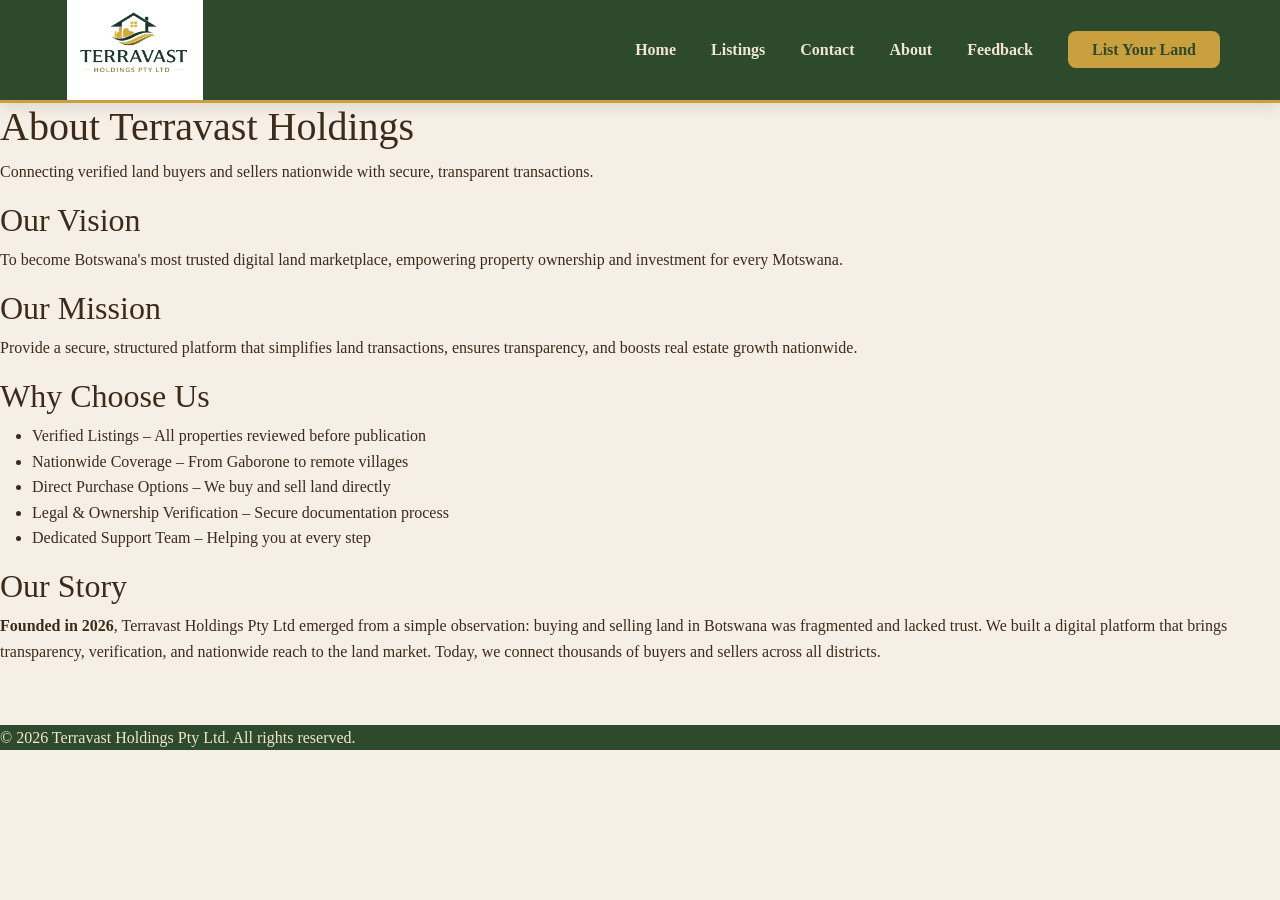
==== about.html @ 8c0c4601 "Refactor about.html to include Bootstrap and update header Added Bootstrap for styling and improved " ====
<!DOCTYPE html>
<html lang="en">
<head>
    <meta charset="UTF-8">
    <meta name="viewport" content="width=device-width, initial-scale=1.0">
    <title>Terravast - About Us</title>
     <link href="https://cdn.jsdelivr.net/npm/bootstrap@5.3.0/dist/css/bootstrap.min.css" rel="stylesheet">
     <link rel="stylesheet" href="style.css">   
</head>
<body>

 <header class="site-header">
    <div class="container nav-container">
        <div class="logo">
            <img src="images/logo.jpeg" alt="Terravast Logo" width="150" height="100">
        </div>
        
        <div class="nav-wrapper">
            <ul class="nav-menu">
                <li><a href="index.html">Home</a></li>
                <li><a href="listings.html">Listings</a></li>
                <li><a href="contact.html">Contact</a></li>
                <li><a href="about.html">About</a></li>
                <li><a href="feedback.html">Feedback</a></li>
                <li class="list-land-btn"><a href="listyourlandform.html" class="btn-primary">List Your Land</a></li>
            </ul>
        </div>
    </div>
</header>
   

    <main>
        <section>
            <h1>About Terravast Holdings</h1>
            <p>Connecting verified land buyers and sellers nationwide with secure, transparent transactions.</p>
        </section>

        <section>
            <div>
                <h2>Our Vision</h2>
                <p>To become Botswana's most trusted digital land marketplace, empowering property ownership and investment for every Motswana.</p>
            </div>
            <div>
                <h2>Our Mission</h2>
                <p>Provide a secure, structured platform that simplifies land transactions, ensures transparency, and boosts real estate growth nationwide.</p>
            </div>
        </section>

        <section>
            <h2>Why Choose Us</h2>
            <ul>
                <li>Verified Listings – All properties reviewed before publication</li>
                <li>Nationwide Coverage – From Gaborone to remote villages</li>
                <li>Direct Purchase Options – We buy and sell land directly</li>
                <li>Legal & Ownership Verification – Secure documentation process</li>
                <li>Dedicated Support Team – Helping you at every step</li>
            </ul>
        </section>

        <section>
            <h2>Our Story</h2>
            <p><strong>Founded in 2026</strong>, Terravast Holdings Pty Ltd emerged from a simple observation: buying and selling land in Botswana was fragmented and lacked trust. We built a digital platform that brings transparency, verification, and nationwide reach to the land market. Today, we connect thousands of buyers and sellers across all districts.</p>
        </section>
    </main>

    <footer>
        <p>&copy; 2026 Terravast Holdings Pty Ltd. All rights reserved.</p>
    </footer>

</body>
</html>
---- style.css ----
* {
    margin: 0;
    padding: 0;
    box-sizing: border-box;
}

body {
    font-family: 'Segoe UI', 'Roboto', 'Georgia', serif;
    line-height: 1.6;
    color: #3d2b1a;
    background: #f5efe6;
}

.container {
    max-width: 1200px;
    margin: 0 auto;
    padding: 0 20px;
}

/* Header Styles - Earthy */
.site-header, .header {
    background: #2d4a2c;
    box-shadow: 0 4px 15px rgba(0,0,0,0.1);
    position: sticky;
    top: 0;
    z-index: 1000;
    border-bottom: 3px solid #c9a03d;
}

.nav-container, .header-container {
    max-width: 1200px;
    margin: 0 auto;
    padding: 0 20px;
    display: flex;
    justify-content: space-between;
    align-items: center;
    flex-wrap: wrap;
}

.logo img {
    object-fit: contain;
    filter: brightness(1.05);
}

.nav-wrapper {
    flex: 1;
    display: flex;
    justify-content: flex-end;
}

.nav-menu {
    display: flex;
    list-style: none;
    gap: 35px;
    margin: 0;
    padding: 0;
    align-items: center;
}

.nav-menu li a {
    text-decoration: none;
    color: #f0e6d2;
    font-weight: 600;
    transition: all 0.3s;
    font-size: 16px;
    position: relative;
}

.nav-menu li a:hover {
    color: #c9a03d;
}

.nav-menu li a::after {
    content: '';
    position: absolute;
    bottom: -5px;
    left: 0;
    width: 0;
    height: 2px;
    background: #c9a03d;
    transition: width 0.3s;
}

.nav-menu li a:hover::after {
    width: 100%;
}

.btn-primary {
    background: #c9a03d;
    color: #2d4a2c !important;
    padding: 10px 24px;
    border-radius: 8px;
    text-decoration: none;
    transition: all 0.3s;
    font-weight: 700;
    white-space: nowrap;
    border: none;
}

.btn-primary:hover {
    background: #b8892e;
    transform: translateY(-2px);
    color: #1a3a19 !important;
}

/* Hero Section with Slideshow */
.hero {
    position: relative;
    height: 600px;
    overflow: hidden;
}

.slideshow-container {
    position: absolute;
    top: 0;
    left: 0;
    width: 100%;
    height: 100%;
}

.slide {
    position: absolute;
    width: 100%;
    height: 100%;
    opacity: 0;
    transition: opacity 1s ease-in-out;
    background-size: cover;
    background-position: center;
}

.slide.active {
    opacity: 1;
}

.slide1 { background-image: linear-gradient(rgba(45,74,44,0.6), rgba(61,43,26,0.6)), url('images/slide1.jpg'); }
.slide2 { background-image: linear-gradient(rgba(45,74,44,0.6), rgba(61,43,26,0.6)), url('images/slide2.jpg'); }
.slide3 { background-image: linear-gradient(rgba(45,74,44,0.6), rgba(61,43,26,0.6)), url('images/slide3.jpg'); }

.slide-controls {
    position: absolute;
    bottom: 20px;
    left: 50%;
    transform: translateX(-50%);
    display: flex;
    gap: 10px;
    z-index: 10;
}

.dot {
    width: 12px;
    height: 12px;
    border-radius: 50%;
    background: rgba(240,230,210,0.5);
    cursor: pointer;
    transition: all 0.3s;
}

.dot.active {
    background: #c9a03d;
    transform: scale(1.2);
}

.prev, .next {
    position: absolute;
    top: 50%;
    transform: translateY(-50%);
    background: rgba(61,43,26,0.7);
    color: #f0e6d2;
    padding: 16px;
    cursor: pointer;
    font-size: 20px;
    border: none;
    border-radius: 8px;
    width: 50px;
    height: 50px;
    display: flex;
    align-items: center;
    justify-content: center;
    transition: all 0.3s;
    z-index: 10;
}

.prev:hover, .next:hover {
    background: #c9a03d;
    color: #2d4a2c;
}

.prev { left: 20px; }
.next { right: 20px; }

.hero-content {
    position: absolute;
    top: 50%;
    left: 50%;
    transform: translate(-50%, -50%);
    text-align: center;
    color: #f0e6d2;
    z-index: 5;
    width: 80%;
}

.hero-content h1 {
    font-size: 3rem;
    margin-bottom: 20px;
    text-shadow: 2px 2px 4px rgba(0,0,0,0.5);
    font-weight: 700;
}

.hero-content p {
    font-size: 1.2rem;
    text-shadow: 1px 1px 2px rgba(0,0,0,0.5);
}

.hero-stats {
    position: absolute;
    bottom: 80px;
    left: 0;
    right: 0;
    display: flex;
    justify-content: center;
    gap: 60px;
    z-index: 5;
}

.stat-card {
    text-align: center;
    background: rgba(45,74,44,0.9);
    padding: 20px 35px;
    border-radius: 12px;
    backdrop-filter: blur(5px);
    transition: transform 0.3s;
    border: 1px solid #c9a03d;
}

.stat-card:hover {
    transform: translateY(-5px);
    background: rgba(61,43,26,0.95);
}

.stat-card h3 {
    font-size: 1.8rem;
    color: #c9a03d;
    margin: 10px 0;
}

.stat-card p {
    color: #f0e6d2;
    font-weight: 500;
}

/* Features Section - Earthy */
.features {
    display: grid;
    grid-template-columns: repeat(auto-fit, minmax(300px, 1fr));
    gap: 30px;
    padding: 80px 20px;
    max-width: 1200px;
    margin: 0 auto;
}

.feature {
    text-align: center;
    padding: 40px 30px;
    background: #fff8f0;
    border-radius: 16px;
    transition: all 0.3s;
    border-bottom: 4px solid #c9a03d;
    box-shadow: 0 5px 15px rgba(61,43,26,0.08);
}

.feature:hover {
    transform: translateY(-8px);
    box-shadow: 0 15px 30px rgba(61,43,26,0.15);
    background: #ffffff;
}

.feature h2 {
    color: #2d4a2c;
    margin-bottom: 15px;
    font-size: 1.5rem;
}

.feature p {
    color: #5a3d2b;
    line-height: 1.6;
}

/* SEARCH SECTION - Enhanced with Earthy Colors */
.search.section {
    padding: 60px 20px;
    background: linear-gradient(135deg, #e8dcc8 0%, #d8c9b0 100%);
    position: relative;
}

.search.section::before {
    content: '🌾';
    position: absolute;
    top: 20px;
    left: 20px;
    font-size: 40px;
    opacity: 0.2;
}

.search.section::after {
    content: '🌿';
    position: absolute;
    bottom: 20px;
    right: 20px;
    font-size: 40px;
    opacity: 0.2;
}

.search.card {
    background: #fff8f0;
    padding: 45px;
    border-radius: 24px;
    box-shadow: 0 15px 35px rgba(61,43,26,0.15);
    border: 1px solid #c9a03d;
    position: relative;
    z-index: 1;
}

.search.card h2 {
    color: #2d4a2c;
    margin-bottom: 10px;
    font-size: 2rem;
    text-align: center;
}

.search.card h2::before {
    content: '🏞️ ';
    font-size: 1.8rem;
}

.search.card h2::after {
    content: ' 🌍';
    font-size: 1.8rem;
}

.search.form {
    display: grid;
    grid-template-columns: repeat(auto-fit, minmax(250px, 1fr));
    gap: 25px;
    margin-top: 35px;
}

.form.group {
    display: flex;
    flex-direction: column;
}

.form.group label {
    margin-bottom: 10px;
    font-weight: 700;
    color: #5a3d2b;
    font-size: 1rem;
}

.form.group label i {
    margin-right: 5px;
}

.form.group input,
.form.group select {
    padding: 14px;
    border: 2px solid #d8c9b0;
    border-radius: 12px;
    font-size: 16px;
    transition: all 0.3s;
    background: #ffffff;
    font-family: inherit;
}

.form.group input:focus,
.form.group select:focus {
    outline: none;
    border-color: #c9a03d;
    box-shadow: 0 0 0 4px rgba(201,160,61,0.2);
    background: #fffef8;
}

.btn-search {
    background: #2d4a2c;
    color: #f0e6d2;
    padding: 14px 28px;
    border: none;
    border-radius: 40px;
    cursor: pointer;
    font-size: 16px;
    font-weight: 700;
    transition: all 0.3s;
    align-self: end;
    margin-top: 10px;
    font-family: inherit;
}

.btn-search:hover {
    background: #1e3a1d;
    transform: translateY(-2px);
    box-shadow: 0 8px 20px rgba(45,74,44,0.3);
}

/* How It Works */
.how-it-works {
    padding: 80px 20px;
    text-align: center;
    background: #f5efe6;
}

.how-it-works h2 {
    color: #2d4a2c;
    font-size: 2rem;
    margin-bottom: 10px;
}

.how-it-works h2::after {
    content: '';
    display: block;
    width: 80px;
    height: 3px;
    background: #c9a03d;
    margin: 20px auto;
    border-radius: 3px;
}

.how-it-works p {
    color: #5a3d2b;
    font-size: 1.1rem;
}

.steps {
    display: grid;
    grid-template-columns: repeat(auto-fit, minmax(250px, 1fr));
    gap: 40px;
    max-width: 1200px;
    margin: 50px auto 0;
}

.step {
    padding: 40px 20px;
    background: #fff8f0;
    border-radius: 16px;
    transition: all 0.3s;
    border: 1px solid #d8c9b0;
    position: relative;
}

.step:hover {
    transform: translateY(-5px);
    box-shadow: 0 15px 30px rgba(61,43,26,0.12);
    border-color: #c9a03d;
}

.step h3 {
    color: #2d4a2c;
    margin: 20px 0 10px;
    font-size: 1.3rem;
}

.step p {
    color: #5a3d2b;
}

/* Listings Grid */
.listings-grid {
    display: grid;
    grid-template-columns: repeat(auto-fill, minmax(350px, 1fr));
    gap: 30px;
    padding: 40px 20px;
    max-width: 1200px;
    margin: 0 auto;
}

.listing-card {
    background: #fff8f0;
    border-radius: 16px;
    overflow: hidden;
    box-shadow: 0 5px 15px rgba(61,43,26,0.1);
    transition: all 0.3s;
    border: 1px solid #d8c9b0;
}

.listing-card:hover {
    transform: translateY(-5px);
    box-shadow: 0 12px 28px rgba(61,43,26,0.2);
    border-color: #c9a03d;
}

.listing-card img {
    width: 100%;
    height: 220px;
    object-fit: cover;
}

.listing-info {
    padding: 20px;
}

.listing-info h3 {
    margin-bottom: 10px;
    color: #2d4a2c;
    font-size: 1.25rem;
}

.listing-price {
    color: #c9a03d;
    font-size: 1.3rem;
    font-weight: bold;
    margin: 10px 0;
}

/* FILTER BAR - Enhanced Earthy Colors */
.filter-bar {
    max-width: 1200px;
    margin: 30px auto;
    padding: 20px 30px;
    background: #e8dcc8;
    border-radius: 60px;
    display: flex;
    gap: 15px;
    flex-wrap: wrap;
    align-items: center;
    box-shadow: 0 4px 12px rgba(61,43,26,0.1);
    border: 1px solid #c9a03d;
}

.filter-bar label {
    font-weight: 700;
    color: #2d4a2c;
    font-size: 1rem;
}

.filter-bar input {
    padding: 12px 20px;
    border: 2px solid #d8c9b0;
    border-radius: 40px;
    flex: 1;
    min-width: 220px;
    transition: all 0.3s;
    background: #fff8f0;
    font-family: inherit;
}

.filter-bar input:focus {
    outline: none;
    border-color: #c9a03d;
    box-shadow: 0 0 0 3px rgba(201,160,61,0.2);
}

.filter-bar button {
    background: #2d4a2c;
    color: #f0e6d2;
    padding: 12px 28px;
    border: none;
    border-radius: 40px;
    cursor: pointer;
    transition: all 0.3s;
    font-weight: 600;
    font-family: inherit;
}

.filter-bar button:hover {
    background: #c9a03d;
    color: #2d4a2c;
    transform: translateY(-2px);
}

.filter-bar button:last-of-type {
    background: #5a3d2b;
}

.filter-bar button:last-of-type:hover {
    background: #c9a03d;
    color: #2d4a2c;
}

/* Modal */
.modal {
    display: none;
    position: fixed;
    top: 0;
    left: 0;
    width: 100%;
    height: 100%;
    background: rgba(61,43,26,0.9);
    z-index: 2000;
    justify-content: center;
    align-items: center;
}

.modal-content {
    background: #fff8f0;
    padding: 40px;
    border-radius: 24px;
    max-width: 500px;
    text-align: center;
    animation: slideDown 0.3s ease;
    border: 2px solid #c9a03d;
}

@keyframes slideDown {
    from {
        transform: translateY(-50px);
        opacity: 0;
    }
    to {
        transform: translateY(0);
        opacity: 1;
    }
}

.modal-content h2 {
    color: #2d4a2c;
    margin-bottom: 15px;
    font-size: 2rem;
}

.modal-content p {
    color: #5a3d2b;
}

.modal-content button {
    background: #2d4a2c;
    color: #f0e6d2;
    border: none;
    padding: 10px 25px;
    border-radius: 40px;
    cursor: pointer;
    margin-top: 20px;
    font-size: 16px;
    font-weight: 600;
}

.modal-content button:hover {
    background: #c9a03d;
    color: #2d4a2c;
}

/* Contact & Feedback Forms */
.contact-form, .feedback-form {
    max-width: 800px;
    margin: 40px auto;
    padding: 45px;
    background: #fff8f0;
    border-radius: 24px;
    box-shadow: 0 15px 35px rgba(61,43,26,0.1);
    border: 1px solid #d8c9b0;
}

.contact-form h1, .feedback-form h1 {
    color: #2d4a2c;
    margin-bottom: 10px;
    text-align: center;
}

.form-group {
    margin-bottom: 25px;
}

.form-group label {
    display: block;
    margin-bottom: 8px;
    font-weight: 700;
    color: #5a3d2b;
}

.form-group input,
.form-group select,
.form-group textarea {
    width: 100%;
    padding: 14px;
    border: 2px solid #d8c9b0;
    border-radius: 12px;
    font-size: 16px;
    transition: all 0.3s;
    background: #ffffff;
    font-family: inherit;
}

.form-group input:focus,
.form-group select:focus,
.form-group textarea:focus {
    outline: none;
    border-color: #c9a03d;
    box-shadow: 0 0 0 4px rgba(201,160,61,0.2);
    background: #fffef8;
}

button[type="submit"] {
    background: #2d4a2c;
    color: #f0e6d2;
    padding: 14px 30px;
    border: none;
    border-radius: 40px;
    cursor: pointer;
    font-size: 16px;
    font-weight: 700;
    transition: all 0.3s;
    width: 100%;
    font-family: inherit;
}

button[type="submit"]:hover {
    background: #c9a03d;
    color: #2d4a2c;
    transform: translateY(-2px);
}

/* Calculator Section */
.calculator-section {
    padding: 60px 20px;
    background: #e8dcc8;
}

.calculator-section h2 {
    text-align: center;
    color: #2d4a2c;
    margin-bottom: 30px;
}

.calculator-card {
    max-width: 600px;
    margin: 0 auto;
    background: #fff8f0;
    padding: 35px;
    border-radius: 24px;
    box-shadow: 0 15px 35px rgba(61,43,26,0.1);
    border: 1px solid #c9a03d;
}

.calc-input {
    margin-bottom: 20px;
}

.calc-input label {
    display: block;
    margin-bottom: 8px;
    color: #5a3d2b;
    font-weight: 700;
}

.calc-input input, .calc-input select {
    width: 100%;
    padding: 14px;
    border: 2px solid #d8c9b0;
    border-radius: 12px;
    transition: all 0.3s;
    background: #ffffff;
}

.calc-input input:focus, .calc-input select:focus {
    outline: none;
    border-color: #c9a03d;
}

.btn-calculate {
    background: #2d4a2c;
    color: #f0e6d2;
    padding: 14px 25px;
    border: none;
    border-radius: 40px;
    cursor: pointer;
    width: 100%;
    font-weight: 700;
    margin-top: 10px;
    font-family: inherit;
}

.btn-calculate:hover {
    background: #c9a03d;
    color: #2d4a2c;
}

/* Activity Feed */
.activity-feed {
    padding: 60px 20px;
    background: #f5efe6;
}

.activity-feed h2 {
    text-align: center;
    color: #2d4a2c;
    margin-bottom: 30px;
}

.feed-items {
    max-width: 800px;
    margin: 0 auto;
}

.feed-item {
    padding: 18px 25px;
    border-left: 4px solid #c9a03d;
    margin-bottom: 15px;
    background: #fff8f0;
    border-radius: 12px;
    transition: all 0.3s;
    box-shadow: 0 2px 8px rgba(61,43,26,0.05);
}

.feed-item:hover {
    transform: translateX(8px);
    box-shadow: 0 5px 15px rgba(61,43,26,0.1);
}

.feed-time {
    font-size: 12px;
    color: #c9a03d;
    display: block;
    margin-bottom: 5px;
    font-weight: 700;
}

/* Footer */
footer {
    background: #2d4a2c;
    color: #f0e6d2;
    margin-top: 60px;
}

.footer-content {
    max-width: 1200px;
    margin: 0 auto;
    display: grid;
    grid-template-columns: repeat(auto-fit, minmax(250px, 1fr));
    gap: 40px;
    padding: 50px 20px;
}

.footer-section h4 {
    color: #c9a03d;
    margin-bottom: 18px;
    font-size: 1.2rem;
}

.footer-section ul {
    list-style: none;
}

.footer-section ul li {
    margin-bottom: 10px;
}

.footer-section a {
    color: #f0e6d2;
    text-decoration: none;
    transition: color 0.3s;
}

.footer-section a:hover {
    color: #c9a03d;
}

.footer-section input {
    padding: 12px;
    width: 70%;
    border: none;
    border-radius: 40px;
    margin-right: 5px;
    background: #f0e6d2;
}

.footer-section button {
    padding: 12px 18px;
    background: #c9a03d;
    color: #2d4a2c;
    border: none;
    border-radius: 40px;
    cursor: pointer;
    font-weight: 700;
}

.footer-section button:hover {
    background: #b8892e;
}

.footer-bottom {
    text-align: center;
    padding: 25px;
    border-top: 1px solid rgba(201,160,61,0.3);
}

/* Scroll to Top Button */
#scrollTopBtn {
    position: fixed;
    bottom: 20px;
    right: 20px;
    background: #2d4a2c;
    color: #c9a03d;
    border: none;
    border-radius: 50%;
    width: 50px;
    height: 50px;
    cursor: pointer;
    font-size: 24px;
    display: none;
    transition: all 0.3s;
}

#scrollTopBtn:hover {
    background: #c9a03d;
    color: #2d4a2c;
    transform: translateY(-3px);
}

/* Responsive */
@media (max-width: 768px) {
    .hero {
        height: 500px;
    }
    
    .hero-content h1 {
        font-size: 1.8rem;
    }
    
    .hero-stats {
        flex-direction: column;
        gap: 15px;
        bottom: 20px;
    }
    
    .stat-card {
        padding: 10px 20px;
    }
    
    .prev, .next {
        width: 35px;
        height: 35px;
        font-size: 14px;
    }
    
    .nav-container, .header-container {
        flex-direction: column;
        gap: 15px;
    }
    
    .nav-wrapper {
        width: 100%;
        justify-content: center;
    }
    
    .nav-menu {
        flex-wrap: wrap;
        justify-content: center;
        gap: 15px;
    }
    
    .features, .steps, .listings-grid {
        gap: 20px;
        padding: 40px 15px;
    }
    
    .filter-bar {
        border-radius: 16px;
        padding: 15px 20px;
    }
    
    .search.card {
        padding: 25px;
    }
}
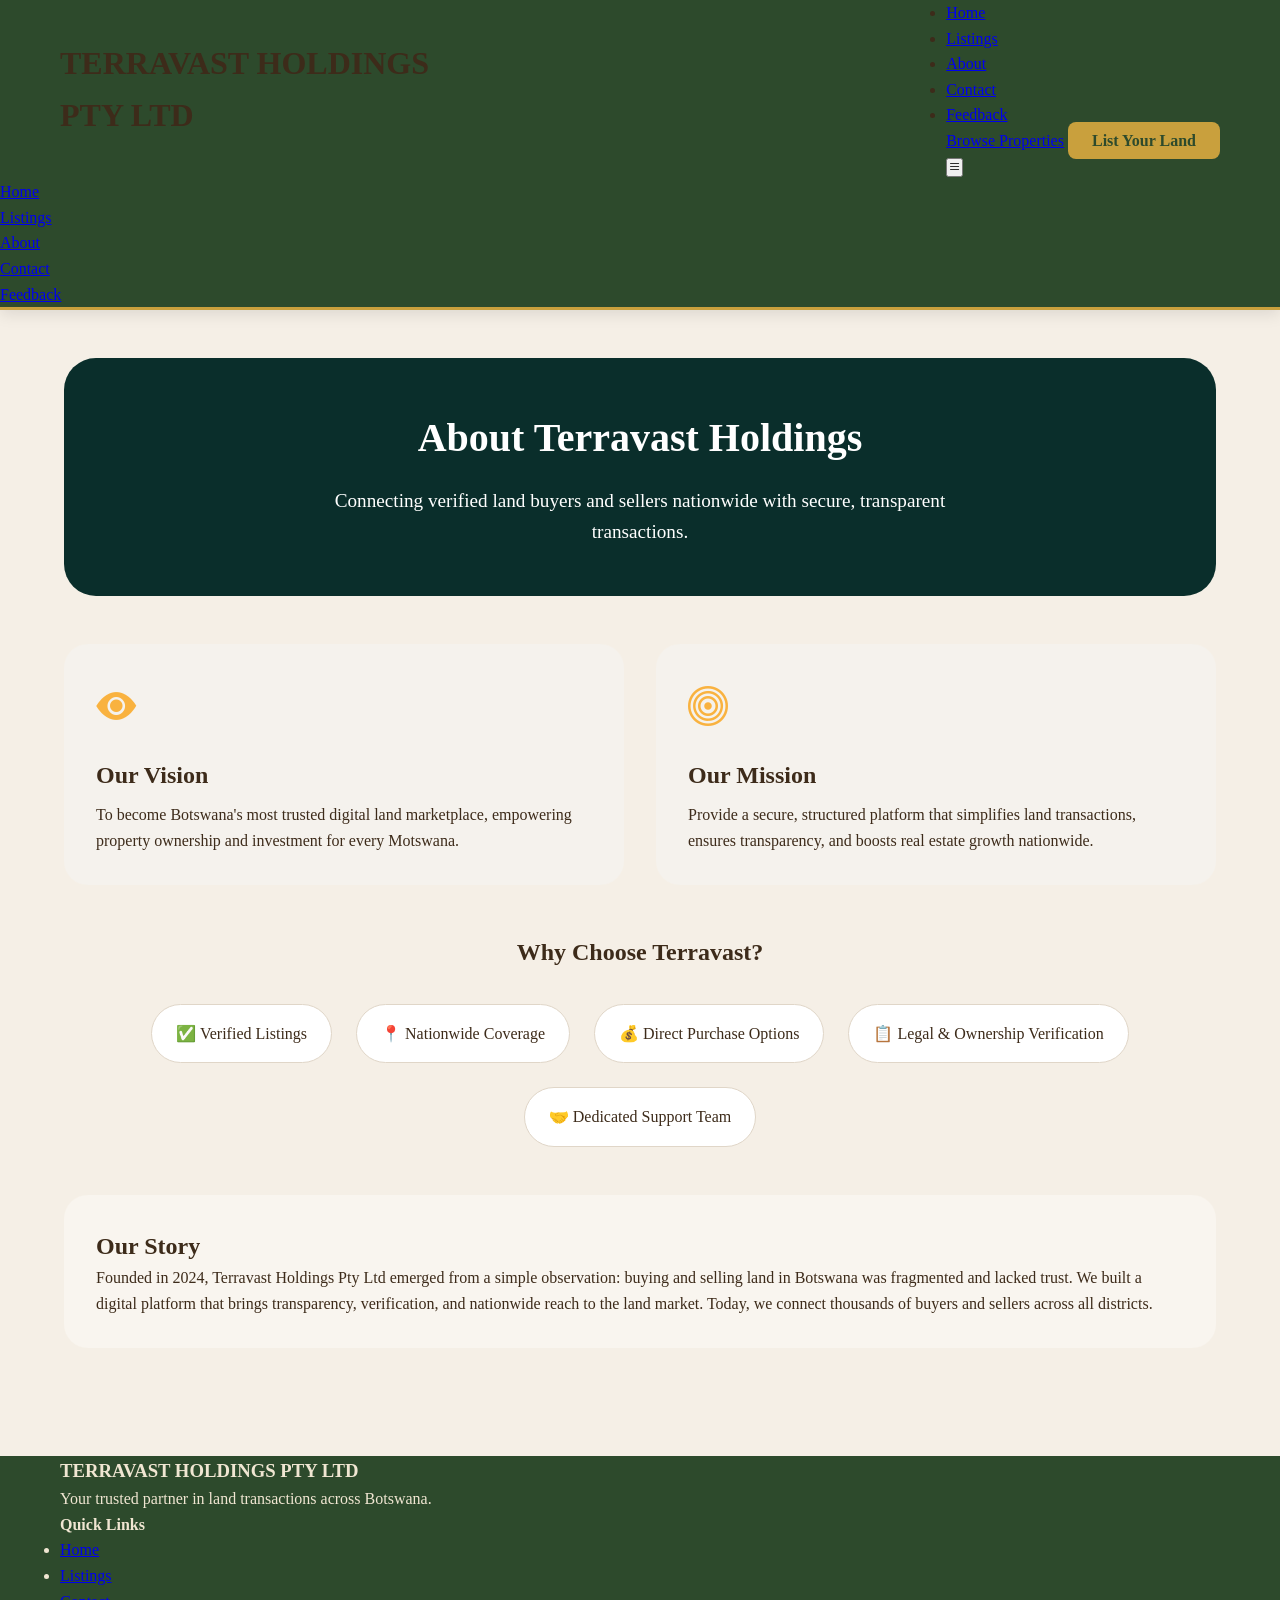
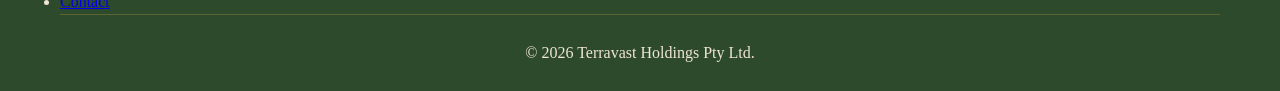
==== commit 890c716c: "Revamp About page with new layout and styles Updated the About page with new styles, improved layout" ====
--- a/about.html
+++ b/about.html
@@ -3,69 +3,102 @@
 <head>
     <meta charset="UTF-8">
     <meta name="viewport" content="width=device-width, initial-scale=1.0">
-    <title>Terravast - About Us</title>
-     <link href="https://cdn.jsdelivr.net/npm/bootstrap@5.3.0/dist/css/bootstrap.min.css" rel="stylesheet">
-     <link rel="stylesheet" href="style.css">   
+    <title>Terravast - About Us | Botswana's Trusted Land Marketplace</title>
+    <link href="https://fonts.googleapis.com/css2?family=Inter:opsz,wght@14..32,300;400;600;700;800&display=swap" rel="stylesheet">
+    <link rel="stylesheet" href="https://cdn.jsdelivr.net/npm/bootstrap-icons@1.11.3/font/bootstrap-icons.min.css">
+    <link rel="stylesheet" href="style.css">
 </head>
 <body>
 
- <header class="site-header">
+<header class="site-header">
     <div class="container nav-container">
-        <div class="logo">
-            <img src="images/logo.jpeg" alt="Terravast Logo" width="150" height="100">
+        <div class="logo-area">
+            <h1 class="logo"><span class="logo-terra">TERRAVAST</span> <span class="logo-hold">HOLDINGS</span><br><span class="logo-sub">PTY LTD</span></h1>
+        </div>
+        <nav class="main-nav">
+            <ul class="nav-links">
+                <li><a href="index.html">Home</a></li>
+                <li><a href="listings.html">Listings</a></li>
+                <li><a href="about.html" class="active">About</a></li>
+                <li><a href="contact.html">Contact</a></li>
+                <li><a href="feedback.html">Feedback</a></li>
+            </ul>
+            <div class="nav-actions">
+                <a href="listings.html" class="btn-outline">Browse Properties</a>
+                <a href="contact.html" class="btn-primary">List Your Land</a>
+            </div>
+            <button class="mobile-menu-btn" id="mobileMenuBtn"><i class="bi bi-list"></i></button>
+        </nav>
+    </div>
+    <div class="mobile-nav-panel" id="mobileNavPanel">
+        <ul>
+            <li><a href="index.html">Home</a></li>
+            <li><a href="listings.html">Listings</a></li>
+            <li><a href="about.html">About</a></li>
+            <li><a href="contact.html">Contact</a></li>
+            <li><a href="feedback.html">Feedback</a></li>
+        </ul>
+    </div>
+</header>
+
+<main>
+    <section class="container" style="padding: 3rem 1.5rem;">
+        <!-- Hero section for about page -->
+        <div style="background: #0a2e2b; color: white; border-radius: 32px; padding: 3rem 2rem; margin-bottom: 3rem; text-align: center;">
+            <h1 style="font-size: 2.5rem; margin-bottom: 1rem;">About Terravast Holdings</h1>
+            <p style="font-size: 1.2rem; max-width: 700px; margin: 0 auto;">Connecting verified land buyers and sellers nationwide with secure, transparent transactions.</p>
         </div>
         
-        <div class="nav-wrapper">
-            <ul class="nav-menu">
-                <li><a href="index.html">Home</a></li>
-                <li><a href="listings.html">Listings</a></li>
-                <li><a href="contact.html">Contact</a></li>
-                <li><a href="about.html">About</a></li>
-                <li><a href="feedback.html">Feedback</a></li>
-                <li class="list-land-btn"><a href="listyourlandform.html" class="btn-primary">List Your Land</a></li>
-            </ul>
-        </div>
-    </div>
-</header>
-   
-
-    <main>
-        <section>
-            <h1>About Terravast Holdings</h1>
-            <p>Connecting verified land buyers and sellers nationwide with secure, transparent transactions.</p>
-        </section>
-
-        <section>
-            <div>
-                <h2>Our Vision</h2>
+        <!-- Vision and Mission side by side -->
+        <div style="display: flex; flex-wrap: wrap; gap: 2rem; margin-bottom: 3rem;">
+            <div style="flex: 1; background: #f5f2ed; padding: 2rem; border-radius: 24px;">
+                <i class="bi bi-eye-fill" style="font-size: 2.5rem; color: #f9b23f;"></i>
+                <h2 style="margin: 1rem 0 0.5rem;">Our Vision</h2>
                 <p>To become Botswana's most trusted digital land marketplace, empowering property ownership and investment for every Motswana.</p>
             </div>
-            <div>
-                <h2>Our Mission</h2>
+            <div style="flex: 1; background: #f5f2ed; padding: 2rem; border-radius: 24px;">
+                <i class="bi bi-bullseye" style="font-size: 2.5rem; color: #f9b23f;"></i>
+                <h2 style="margin: 1rem 0 0.5rem;">Our Mission</h2>
                 <p>Provide a secure, structured platform that simplifies land transactions, ensures transparency, and boosts real estate growth nationwide.</p>
             </div>
-        </section>
+        </div>
+        
+        <!-- Why Choose Us section -->
+        <div style="margin-bottom: 3rem;">
+            <h2 style="text-align: center; margin-bottom: 2rem;">Why Choose Terravast?</h2>
+            <div style="display: flex; flex-wrap: wrap; gap: 1.5rem; justify-content: center;">
+                <div style="background: white; padding: 1rem 1.5rem; border-radius: 60px; border: 1px solid #e0d6c8;">✅ Verified Listings</div>
+                <div style="background: white; padding: 1rem 1.5rem; border-radius: 60px; border: 1px solid #e0d6c8;">📍 Nationwide Coverage</div>
+                <div style="background: white; padding: 1rem 1.5rem; border-radius: 60px; border: 1px solid #e0d6c8;">💰 Direct Purchase Options</div>
+                <div style="background: white; padding: 1rem 1.5rem; border-radius: 60px; border: 1px solid #e0d6c8;">📋 Legal & Ownership Verification</div>
+                <div style="background: white; padding: 1rem 1.5rem; border-radius: 60px; border: 1px solid #e0d6c8;">🤝 Dedicated Support Team</div>
+            </div>
+        </div>
+        
+        <!-- Company story -->
+        <div style="background: #f9f5ef; border-radius: 24px; padding: 2rem;">
+            <h2>Our Story</h2>
+            <p>Founded in 2024, Terravast Holdings Pty Ltd emerged from a simple observation: buying and selling land in Botswana was fragmented and lacked trust. We built a digital platform that brings transparency, verification, and nationwide reach to the land market. Today, we connect thousands of buyers and sellers across all districts.</p>
+        </div>
+    </section>
+</main>
 
-        <section>
-            <h2>Why Choose Us</h2>
-            <ul>
-                <li>Verified Listings – All properties reviewed before publication</li>
-                <li>Nationwide Coverage – From Gaborone to remote villages</li>
-                <li>Direct Purchase Options – We buy and sell land directly</li>
-                <li>Legal & Ownership Verification – Secure documentation process</li>
-                <li>Dedicated Support Team – Helping you at every step</li>
-            </ul>
-        </section>
+<footer class="site-footer">
+    <div class="container">
+        <div class="footer-grid">
+            <div class="footer-brand">
+                <h3>TERRAVAST HOLDINGS PTY LTD</h3>
+                <p>Your trusted partner in land transactions across Botswana.</p>
+            </div>
+            <div class="footer-links">
+                <h4>Quick Links</h4>
+                <ul><li><a href="index.html">Home</a></li><li><a href="listings.html">Listings</a></li><li><a href="contact.html">Contact</a></li></ul>
+            </div>
+        </div>
+        <div class="footer-bottom"><p>&copy; 2026 Terravast Holdings Pty Ltd.</p></div>
+    </div>
+</footer>
 
-        <section>
-            <h2>Our Story</h2>
-            <p><strong>Founded in 2026</strong>, Terravast Holdings Pty Ltd emerged from a simple observation: buying and selling land in Botswana was fragmented and lacked trust. We built a digital platform that brings transparency, verification, and nationwide reach to the land market. Today, we connect thousands of buyers and sellers across all districts.</p>
-        </section>
-    </main>
-
-    <footer>
-        <p>&copy; 2026 Terravast Holdings Pty Ltd. All rights reserved.</p>
-    </footer>
-
+<script src="script.js"></script>
 </body>
 </html>
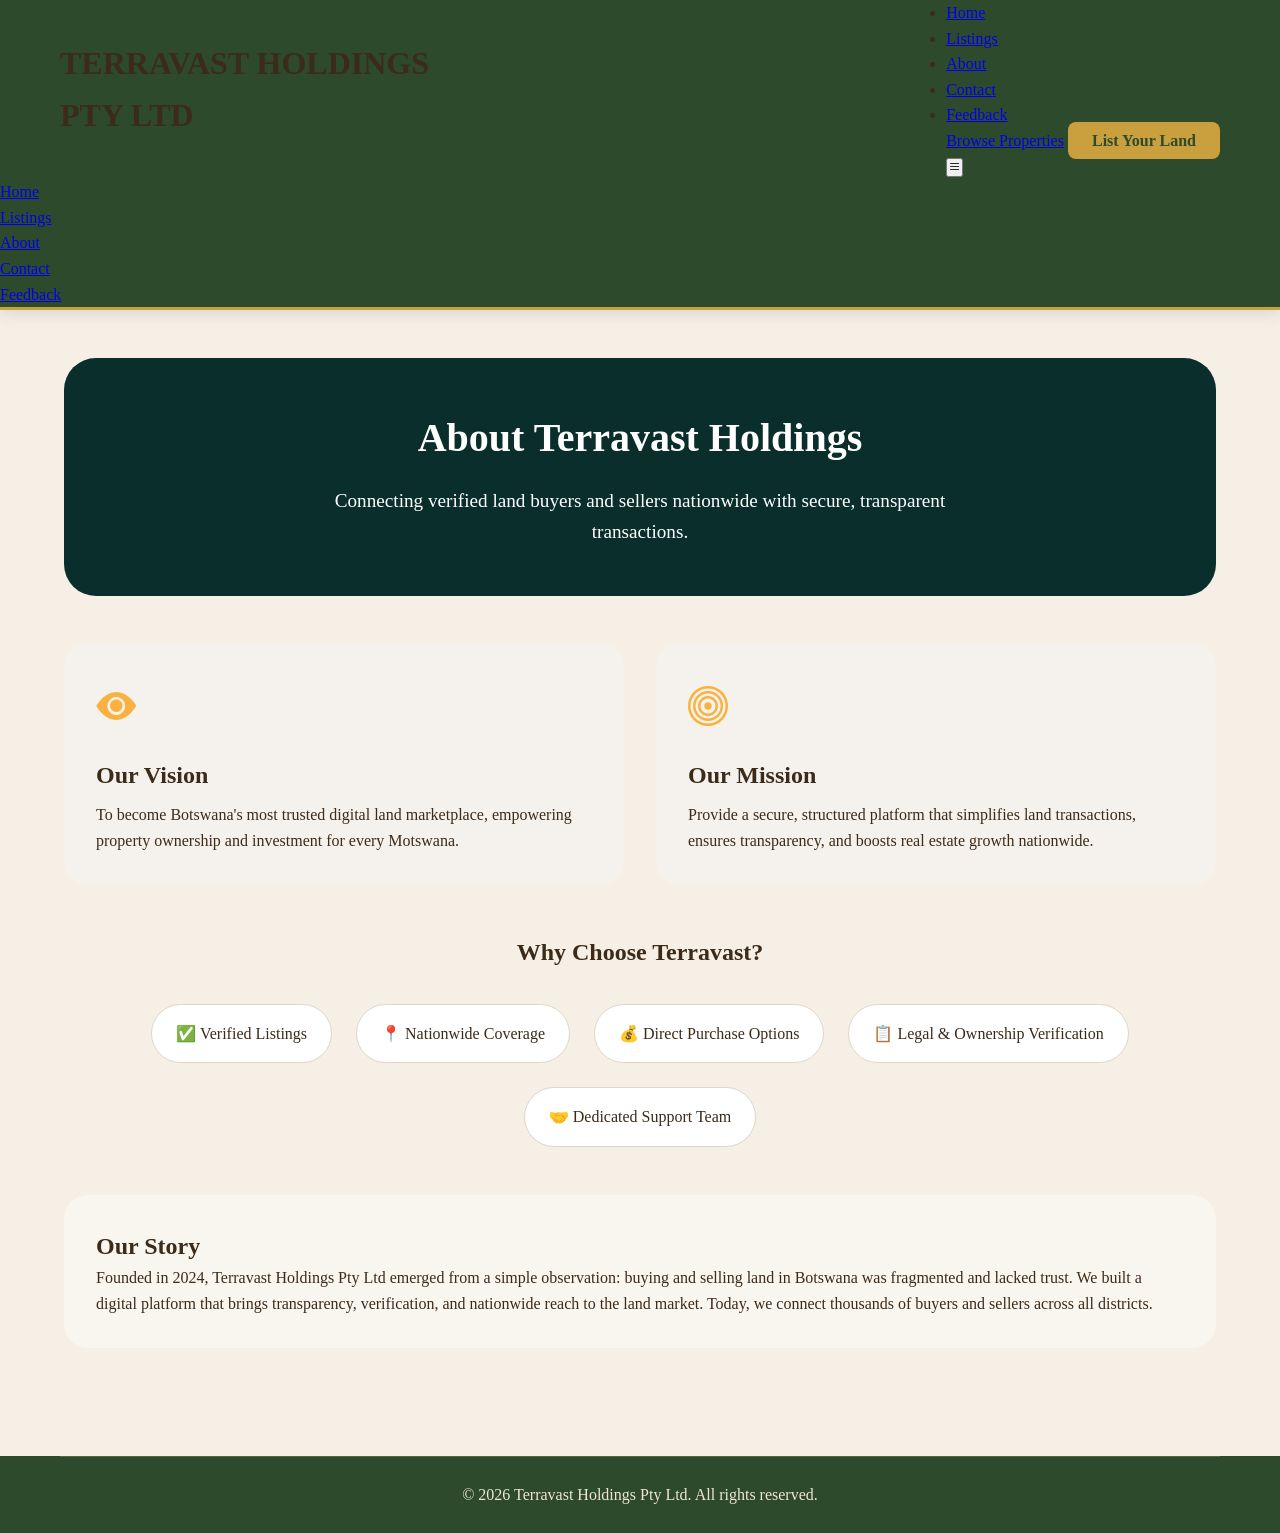
==== commit 15115551: "Fix HTML structure and formatting in about.html" ====
--- a/about.html
+++ b/about.html
@@ -83,22 +83,13 @@
     </section>
 </main>
 
-<footer class="site-footer">
-    <div class="container">
-        <div class="footer-grid">
-            <div class="footer-brand">
-                <h3>TERRAVAST HOLDINGS PTY LTD</h3>
-                <p>Your trusted partner in land transactions across Botswana.</p>
-            </div>
-            <div class="footer-links">
-                <h4>Quick Links</h4>
-                <ul><li><a href="index.html">Home</a></li><li><a href="listings.html">Listings</a></li><li><a href="contact.html">Contact</a></li></ul>
+<footer>
+        <div class="container">
+            <div class="footer-bottom">
+                <p>&copy; 2026 Terravast Holdings Pty Ltd. All rights reserved.</p>
             </div>
         </div>
-        <div class="footer-bottom"><p>&copy; 2026 Terravast Holdings Pty Ltd.</p></div>
-    </div>
-</footer>
-
+    </footer>
 <script src="script.js"></script>
 </body>
 </html>
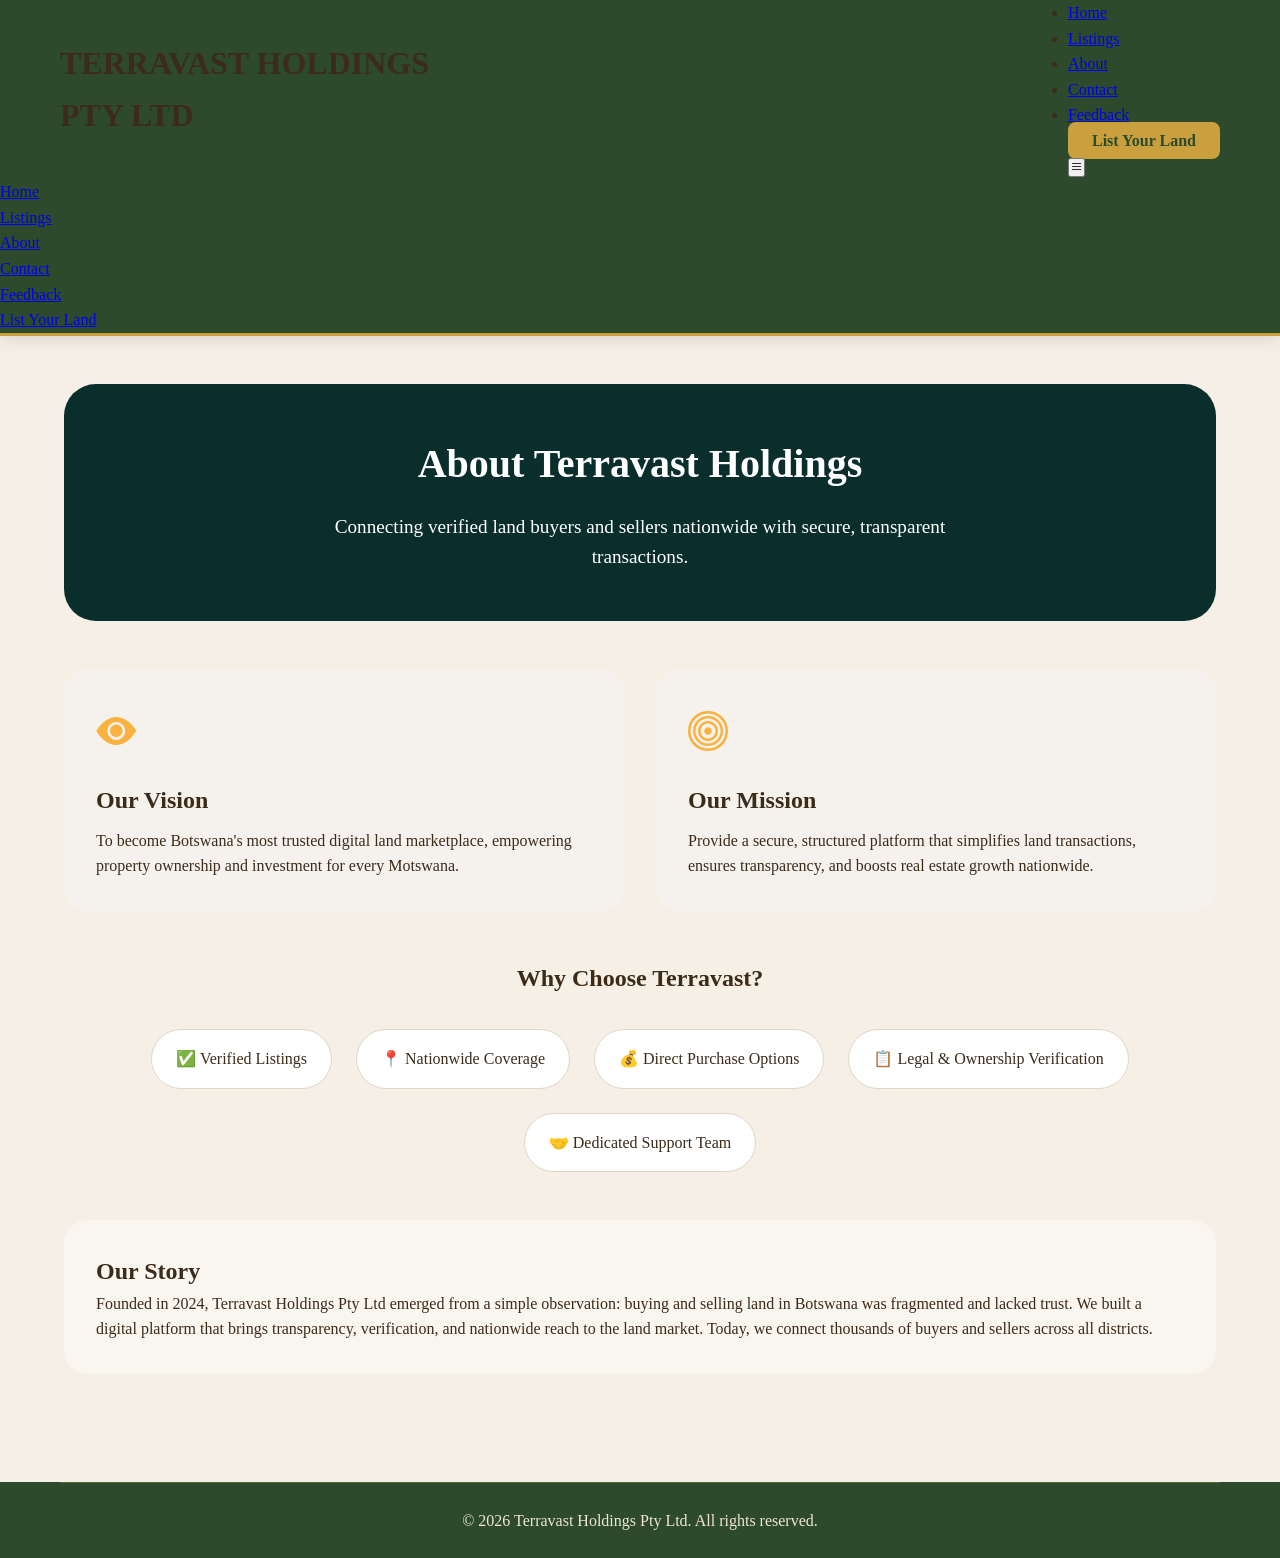
==== commit 704308c9: "Fix header links and improve mobile navigation" ====
--- a/about.html
+++ b/about.html
@@ -13,23 +13,30 @@
 <header class="site-header">
     <div class="container nav-container">
         <div class="logo-area">
-            <h1 class="logo"><span class="logo-terra">TERRAVAST</span> <span class="logo-hold">HOLDINGS</span><br><span class="logo-sub">PTY LTD</span></h1>
+            <h1 class="logo">
+                <span class="logo-terra">TERRAVAST</span> 
+                <span class="logo-hold">HOLDINGS</span>
+                <br><span class="logo-sub">PTY LTD</span>
+            </h1>
         </div>
         <nav class="main-nav">
             <ul class="nav-links">
-                <li><a href="index.html">Home</a></li>
+                <li><a href="index.html" class="active">Home</a></li>
                 <li><a href="listings.html">Listings</a></li>
-                <li><a href="about.html" class="active">About</a></li>
+                <li><a href="about.html">About</a></li>
                 <li><a href="contact.html">Contact</a></li>
                 <li><a href="feedback.html">Feedback</a></li>
             </ul>
             <div class="nav-actions">
-                <a href="listings.html" class="btn-outline">Browse Properties</a>
                 <a href="contact.html" class="btn-primary">List Your Land</a>
             </div>
-            <button class="mobile-menu-btn" id="mobileMenuBtn"><i class="bi bi-list"></i></button>
+            <!-- Mobile menu button (hamburger) - only shows on phones -->
+            <button class="mobile-menu-btn" id="mobileMenuBtn" aria-label="Menu">
+                <i class="bi bi-list"></i>
+            </button>
         </nav>
     </div>
+    <!-- Mobile navigation panel - hidden by default, shows when button clicked -->
     <div class="mobile-nav-panel" id="mobileNavPanel">
         <ul>
             <li><a href="index.html">Home</a></li>
@@ -37,10 +44,10 @@
             <li><a href="about.html">About</a></li>
             <li><a href="contact.html">Contact</a></li>
             <li><a href="feedback.html">Feedback</a></li>
+            <li><a href="contact.html" class="btn-primary-mobile">List Your Land</a></li>
         </ul>
     </div>
 </header>
-
 <main>
     <section class="container" style="padding: 3rem 1.5rem;">
         <!-- Hero section for about page -->
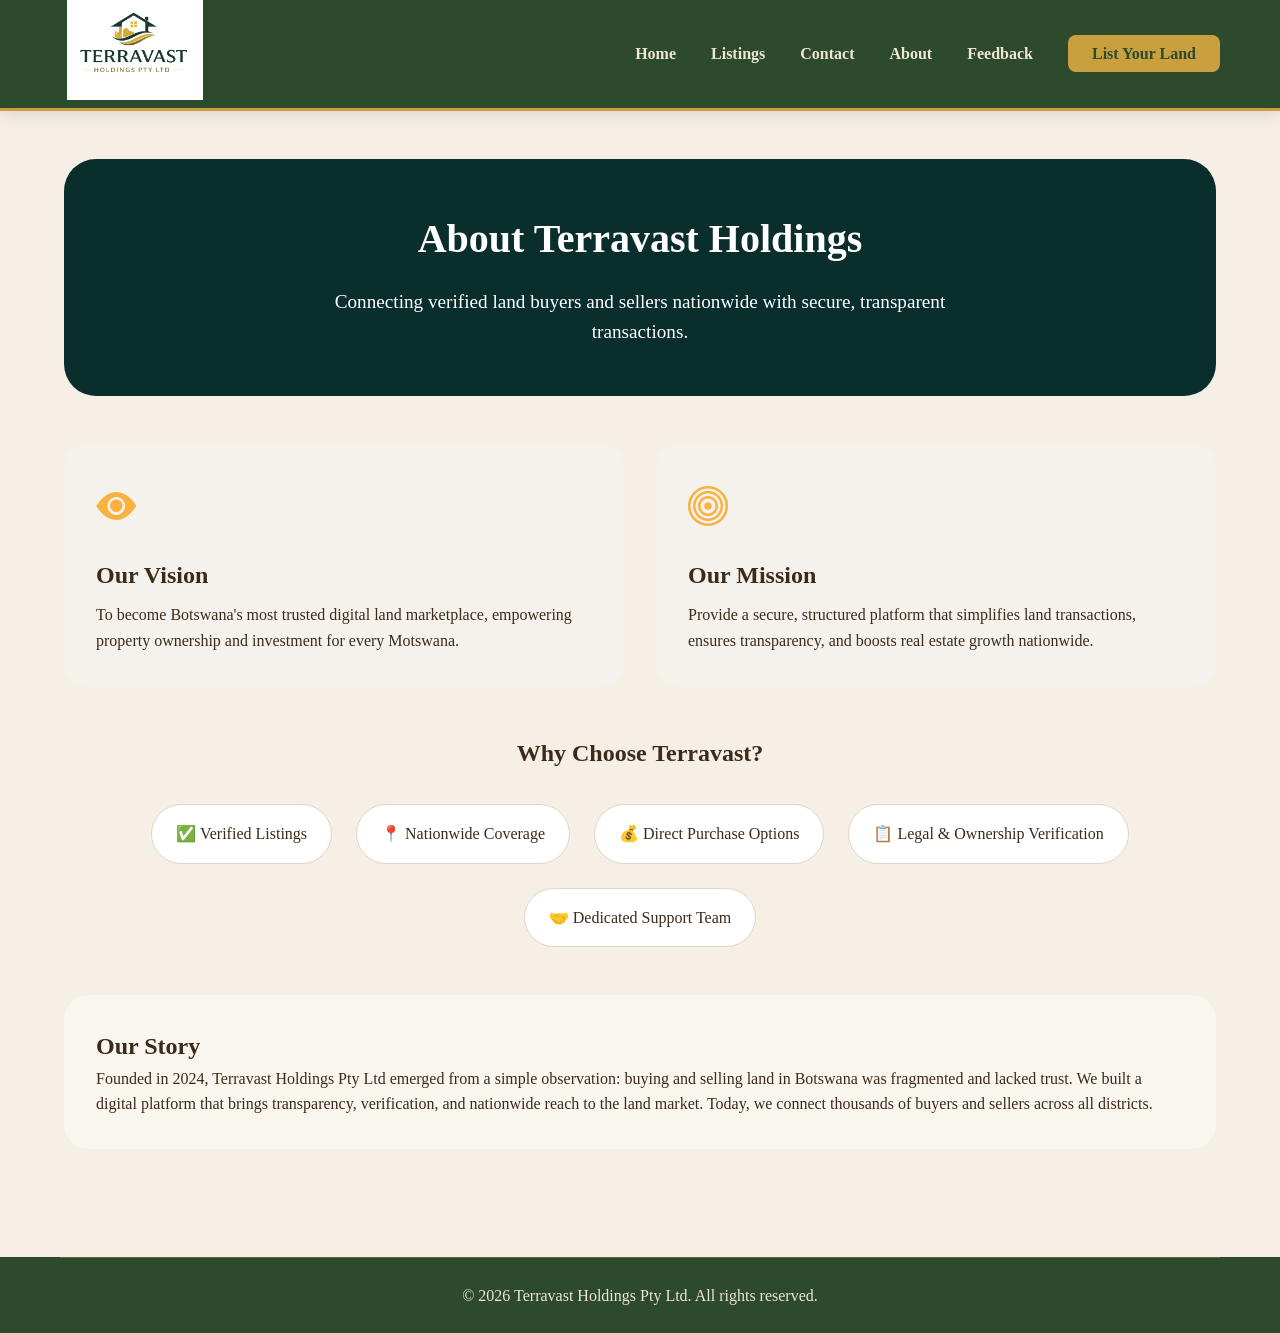
==== commit 7a9a65a8: "Refactor about.html structure and styles" ====
--- a/about.html
+++ b/about.html
@@ -10,42 +10,22 @@
 </head>
 <body>
 
-<header class="site-header">
-    <div class="container nav-container">
-        <div class="logo-area">
-            <h1 class="logo">
-                <span class="logo-terra">TERRAVAST</span> 
-                <span class="logo-hold">HOLDINGS</span>
-                <br><span class="logo-sub">PTY LTD</span>
-            </h1>
+ <header class="header">
+    <div class="header-container">
+        <a href="index.html" class="logo">
+            <img src="images/logo.jpeg" alt="Terravast Logo" class="logo-img" width="150" height="100">
+        </a>
+        
+        <div class="nav-wrapper">
+            <ul class="nav-menu">
+                <li><a href="index.html">Home</a></li>
+                <li><a href="listings.html">Listings</a></li>
+                <li><a href="contact.html">Contact</a></li>
+                <li><a href="about.html">About</a></li>
+                <li><a href="feedback.html">Feedback</a></li>
+                <li class="list-land-btn"><a href="listyourlandform.html" class="btn-primary">List Your Land</a></li>
+            </ul>
         </div>
-        <nav class="main-nav">
-            <ul class="nav-links">
-                <li><a href="index.html" class="active">Home</a></li>
-                <li><a href="listings.html">Listings</a></li>
-                <li><a href="about.html">About</a></li>
-                <li><a href="contact.html">Contact</a></li>
-                <li><a href="feedback.html">Feedback</a></li>
-            </ul>
-            <div class="nav-actions">
-                <a href="contact.html" class="btn-primary">List Your Land</a>
-            </div>
-            <!-- Mobile menu button (hamburger) - only shows on phones -->
-            <button class="mobile-menu-btn" id="mobileMenuBtn" aria-label="Menu">
-                <i class="bi bi-list"></i>
-            </button>
-        </nav>
-    </div>
-    <!-- Mobile navigation panel - hidden by default, shows when button clicked -->
-    <div class="mobile-nav-panel" id="mobileNavPanel">
-        <ul>
-            <li><a href="index.html">Home</a></li>
-            <li><a href="listings.html">Listings</a></li>
-            <li><a href="about.html">About</a></li>
-            <li><a href="contact.html">Contact</a></li>
-            <li><a href="feedback.html">Feedback</a></li>
-            <li><a href="contact.html" class="btn-primary-mobile">List Your Land</a></li>
-        </ul>
     </div>
 </header>
 <main>
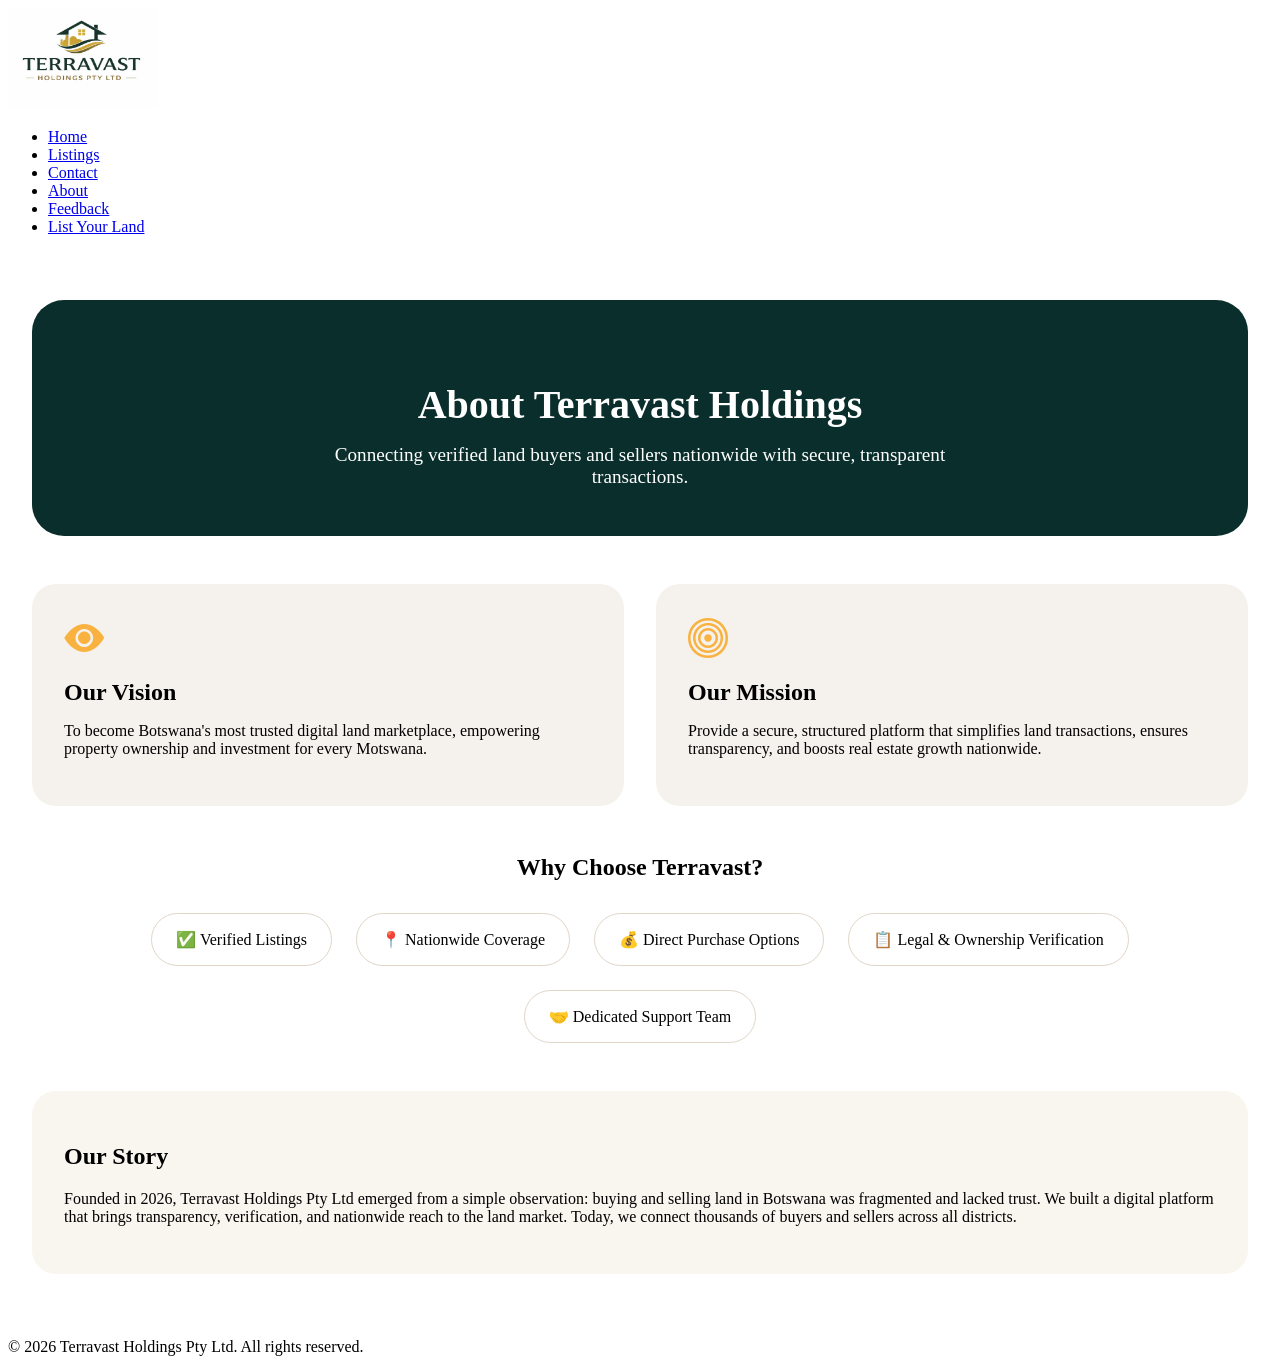
==== commit 8bb2088a: "Correct founding year in company story Updated company story to reflect the founding year as 2026." ====
--- a/about.html
+++ b/about.html
@@ -65,7 +65,7 @@
         <!-- Company story -->
         <div style="background: #f9f5ef; border-radius: 24px; padding: 2rem;">
             <h2>Our Story</h2>
-            <p>Founded in 2024, Terravast Holdings Pty Ltd emerged from a simple observation: buying and selling land in Botswana was fragmented and lacked trust. We built a digital platform that brings transparency, verification, and nationwide reach to the land market. Today, we connect thousands of buyers and sellers across all districts.</p>
+            <p>Founded in 2026, Terravast Holdings Pty Ltd emerged from a simple observation: buying and selling land in Botswana was fragmented and lacked trust. We built a digital platform that brings transparency, verification, and nationwide reach to the land market. Today, we connect thousands of buyers and sellers across all districts.</p>
         </div>
     </section>
 </main>
--- a/style.css
+++ b/style.css
@@ -1,961 +1,353 @@
-* {
-    margin: 0;
-    padding: 0;
-    box-sizing: border-box;
-}
-
-body {
-    font-family: 'Segoe UI', 'Roboto', 'Georgia', serif;
-    line-height: 1.6;
-    color: #3d2b1a;
-    background: #f5efe6;
-}
-
-.container {
-    max-width: 1200px;
-    margin: 0 auto;
-    padding: 0 20px;
-}
-
-/* Header Styles - Earthy */
-.site-header, .header {
-    background: #2d4a2c;
-    box-shadow: 0 4px 15px rgba(0,0,0,0.1);
-    position: sticky;
-    top: 0;
-    z-index: 1000;
-    border-bottom: 3px solid #c9a03d;
-}
-
-.nav-container, .header-container {
-    max-width: 1200px;
-    margin: 0 auto;
-    padding: 0 20px;
-    display: flex;
-    justify-content: space-between;
-    align-items: center;
-    flex-wrap: wrap;
-}
-
-.logo img {
-    object-fit: contain;
-    filter: brightness(1.05);
-}
-
-.nav-wrapper {
-    flex: 1;
-    display: flex;
-    justify-content: flex-end;
-}
-
-.nav-menu {
-    display: flex;
-    list-style: none;
-    gap: 35px;
-    margin: 0;
-    padding: 0;
-    align-items: center;
-}
-
-.nav-menu li a {
-    text-decoration: none;
-    color: #f0e6d2;
-    font-weight: 600;
-    transition: all 0.3s;
-    font-size: 16px;
+/* ============================================
+   TERRAVAST - ENHANCED PAGE STYLES
+   Feedback, Contact & List Your Land Pages
+   Earthy & Trust-Inspired Color Schemes
+   ============================================ */
+
+/* --------------------------------------------
+   CONTACT PAGE SPECIFIC STYLES
+   Warm & Professional Tones
+--------------------------------------------- */
+.contact-form {
+    background: linear-gradient(135deg, #ffffff 0%, #fefaf5 100%);
+    border-radius: 28px;
+    box-shadow: 0 20px 40px -12px rgba(61, 43, 26, 0.15);
+    border: 1px solid #e0cfb6;
     position: relative;
-}
-
-.nav-menu li a:hover {
-    color: #c9a03d;
-}
-
-.nav-menu li a::after {
+    overflow: hidden;
+}
+
+.contact-form::before {
     content: '';
-    position: absolute;
-    bottom: -5px;
-    left: 0;
-    width: 0;
-    height: 2px;
-    background: #c9a03d;
-    transition: width 0.3s;
-}
-
-.nav-menu li a:hover::after {
-    width: 100%;
-}
-
-.btn-primary {
-    background: #c9a03d;
-    color: #2d4a2c !important;
-    padding: 10px 24px;
-    border-radius: 8px;
-    text-decoration: none;
-    transition: all 0.3s;
-    font-weight: 700;
-    white-space: nowrap;
-    border: none;
-}
-
-.btn-primary:hover {
-    background: #b8892e;
-    transform: translateY(-2px);
-    color: #1a3a19 !important;
-}
-
-/* Hero Section with Slideshow */
-.hero {
-    position: relative;
-    height: 600px;
-    overflow: hidden;
-}
-
-.slideshow-container {
     position: absolute;
     top: 0;
     left: 0;
+    width: 6px;
+    height: 100%;
+    background: linear-gradient(180deg, #c9a03d, #2d4a2c);
+}
+
+.contact-form h1 {
+    color: #2d4a2c;
+    font-weight: 700;
+    letter-spacing: -0.3px;
+}
+
+.contact-form h1::after {
+    content: '';
+    display: block;
+    width: 70px;
+    height: 3px;
+    background: #c9a03d;
+    margin-top: 12px;
+    margin-bottom: 8px;
+    border-radius: 4px;
+}
+
+.contact-form .form-group label {
+    color: #4a3a28;
+    font-weight: 600;
+    letter-spacing: -0.2px;
+}
+
+.contact-form .form-group input,
+.contact-form .form-group select,
+.contact-form .form-group textarea {
+    background: #ffffff;
+    border: 2px solid #e6d9ca;
+    border-radius: 16px;
+    padding: 14px 18px;
+    transition: all 0.25s ease;
+    color: #2c3e2b;
+}
+
+.contact-form .form-group input:focus,
+.contact-form .form-group select:focus,
+.contact-form .form-group textarea:focus {
+    border-color: #c9a03d;
+    box-shadow: 0 0 0 4px rgba(201, 160, 61, 0.15);
+    background: #fffefb;
+    outline: none;
+}
+
+.contact-form button[type="submit"] {
+    background: #2d4a2c;
+    color: #fef3e4;
+    padding: 14px 32px;
+    border-radius: 40px;
+    font-weight: 700;
+    font-size: 1rem;
+    transition: all 0.3s;
+    border: none;
+    width: auto;
+    min-width: 180px;
+    display: inline-flex;
+    align-items: center;
+    justify-content: center;
+    gap: 10px;
+}
+
+.contact-form button[type="submit"]:hover {
+    background: #c9a03d;
+    color: #2d4a2c;
+    transform: translateY(-3px);
+    box-shadow: 0 10px 20px -5px rgba(45, 74, 44, 0.3);
+}
+
+/* Contact info cards (if present) */
+.contact-info-card {
+    background: #fff8ef;
+    border-left: 5px solid #c9a03d;
+    padding: 1.5rem;
+    border-radius: 20px;
+    transition: transform 0.2s;
+}
+
+.contact-info-card:hover {
+    transform: translateY(-5px);
+    background: #ffffff;
+    box-shadow: 0 12px 24px rgba(61, 43, 26, 0.08);
+}
+
+/* --------------------------------------------
+   FEEDBACK PAGE SPECIFIC STYLES
+   Honest, Transparent & Calming Earth Tones
+--------------------------------------------- */
+.feedback-form {
+    background: #fef8f0;
+    border-radius: 32px;
+    border: 1px solid #dcccaa;
+    box-shadow: 0 20px 35px -12px rgba(85, 65, 45, 0.12);
+    position: relative;
+}
+
+.feedback-form h1 {
+    color: #3b5a2e;
+    font-weight: 800;
+    display: flex;
+    align-items: center;
+    gap: 10px;
+}
+
+.feedback-form h1 i {
+    color: #c9a03d;
+    font-size: 2rem;
+}
+
+.feedback-form .form-group label {
+    color: #5a4a34;
+    font-weight: 600;
+    display: flex;
+    align-items: center;
+    gap: 8px;
+}
+
+.feedback-form .form-group input,
+.feedback-form .form-group select,
+.feedback-form .form-group textarea {
+    background: #ffffff;
+    border: 2px solid #e4d5be;
+    border-radius: 20px;
+    padding: 12px 18px;
+    transition: all 0.2s;
+}
+
+.feedback-form .form-group input:focus,
+.feedback-form .form-group select:focus,
+.feedback-form .form-group textarea:focus {
+    border-color: #b8860b;
+    box-shadow: 0 0 0 4px rgba(184, 134, 11, 0.12);
+    background: #fffffc;
+}
+
+/* Star rating / feedback specific (optional but colorful) */
+.feedback-rating {
+    display: flex;
+    gap: 12px;
+    margin: 15px 0;
+}
+
+.feedback-rating i {
+    font-size: 28px;
+    color: #d4c3a4;
+    cursor: pointer;
+    transition: all 0.2s;
+}
+
+.feedback-rating i:hover,
+.feedback-rating i.active {
+    color: #f4b942;
+    text-shadow: 0 0 2px #c9a03d;
+}
+
+.feedback-form button[type="submit"] {
+    background: #5e3a2b;
+    color: #fff3e6;
+    padding: 14px 30px;
+    border-radius: 60px;
+    font-weight: 700;
+    letter-spacing: 0.3px;
+    transition: all 0.3s;
+    border: none;
     width: 100%;
-    height: 100%;
-}
-
-.slide {
-    position: absolute;
+}
+
+.feedback-form button[type="submit"]:hover {
+    background: #c9a03d;
+    color: #2a4125;
+    transform: scale(1.01);
+    box-shadow: 0 8px 18px rgba(94, 58, 43, 0.25);
+}
+
+/* --------------------------------------------
+   LIST YOUR LAND PAGE (listyourlandform.html)
+   Professional, High-Trust & Investment Oriented
+--------------------------------------------- */
+.list-land-form {
+    background: #ffffff;
+    border-radius: 36px;
+    border: 1px solid #ddceb2;
+    box-shadow: 0 25px 45px -12px rgba(0, 0, 0, 0.08);
+    padding: 2rem;
+}
+
+.list-land-form h1 {
+    color: #1f3b2c;
+    font-weight: 800;
+    border-left: 6px solid #c9a03d;
+    padding-left: 20px;
+    margin-bottom: 0.5rem;
+}
+
+.list-land-form .form-group label {
+    color: #2f4d2d;
+    font-weight: 700;
+    margin-bottom: 8px;
+    font-size: 0.95rem;
+    text-transform: uppercase;
+    letter-spacing: 0.3px;
+}
+
+.list-land-form .form-group input,
+.list-land-form .form-group select,
+.list-land-form .form-group textarea {
+    background: #fefcf7;
+    border: 2px solid #e1cfb0;
+    border-radius: 18px;
+    padding: 14px 18px;
+    font-weight: 500;
+    transition: 0.2s;
+}
+
+.list-land-form .form-group input:focus,
+.list-land-form .form-group select:focus,
+.list-land-form .form-group textarea:focus {
+    border-color: #c9a03d;
+    background: #ffffff;
+    box-shadow: 0 0 0 3px rgba(201, 160, 61, 0.2);
+    outline: none;
+}
+
+/* File upload area specific (land documents) */
+.list-land-form input[type="file"] {
+    border: 2px dashed #c9a03d;
+    background: #fef7e8;
+    padding: 12px;
+    border-radius: 20px;
+    cursor: pointer;
+}
+
+.list-land-form button[type="submit"] {
+    background: linear-gradient(95deg, #2d4a2c 0%, #3c6628 100%);
+    color: white;
+    padding: 16px 28px;
+    border-radius: 50px;
+    font-weight: 800;
+    font-size: 1.1rem;
+    border: none;
     width: 100%;
-    height: 100%;
-    opacity: 0;
-    transition: opacity 1s ease-in-out;
-    background-size: cover;
-    background-position: center;
-}
-
-.slide.active {
-    opacity: 1;
-}
-
-.slide1 { background-image: linear-gradient(rgba(45,74,44,0.6), rgba(61,43,26,0.6)), url('images/slide1.jpg'); }
-.slide2 { background-image: linear-gradient(rgba(45,74,44,0.6), rgba(61,43,26,0.6)), url('images/slide2.jpg'); }
-.slide3 { background-image: linear-gradient(rgba(45,74,44,0.6), rgba(61,43,26,0.6)), url('images/slide3.jpg'); }
-
-.slide-controls {
-    position: absolute;
-    bottom: 20px;
-    left: 50%;
-    transform: translateX(-50%);
-    display: flex;
-    gap: 10px;
-    z-index: 10;
-}
-
-.dot {
-    width: 12px;
-    height: 12px;
-    border-radius: 50%;
-    background: rgba(240,230,210,0.5);
-    cursor: pointer;
     transition: all 0.3s;
-}
-
-.dot.active {
-    background: #c9a03d;
-    transform: scale(1.2);
-}
-
-.prev, .next {
-    position: absolute;
-    top: 50%;
-    transform: translateY(-50%);
-    background: rgba(61,43,26,0.7);
-    color: #f0e6d2;
-    padding: 16px;
-    cursor: pointer;
-    font-size: 20px;
-    border: none;
-    border-radius: 8px;
-    width: 50px;
-    height: 50px;
     display: flex;
     align-items: center;
     justify-content: center;
-    transition: all 0.3s;
-    z-index: 10;
-}
-
-.prev:hover, .next:hover {
-    background: #c9a03d;
-    color: #2d4a2c;
-}
-
-.prev { left: 20px; }
-.next { right: 20px; }
-
-.hero-content {
-    position: absolute;
-    top: 50%;
-    left: 50%;
-    transform: translate(-50%, -50%);
-    text-align: center;
-    color: #f0e6d2;
-    z-index: 5;
-    width: 80%;
-}
-
-.hero-content h1 {
-    font-size: 3rem;
-    margin-bottom: 20px;
-    text-shadow: 2px 2px 4px rgba(0,0,0,0.5);
-    font-weight: 700;
-}
-
-.hero-content p {
-    font-size: 1.2rem;
-    text-shadow: 1px 1px 2px rgba(0,0,0,0.5);
-}
-
-.hero-stats {
-    position: absolute;
-    bottom: 80px;
-    left: 0;
-    right: 0;
-    display: flex;
-    justify-content: center;
-    gap: 60px;
-    z-index: 5;
-}
-
-.stat-card {
-    text-align: center;
-    background: rgba(45,74,44,0.9);
-    padding: 20px 35px;
-    border-radius: 12px;
-    backdrop-filter: blur(5px);
-    transition: transform 0.3s;
-    border: 1px solid #c9a03d;
-}
-
-.stat-card:hover {
-    transform: translateY(-5px);
-    background: rgba(61,43,26,0.95);
-}
-
-.stat-card h3 {
-    font-size: 1.8rem;
+    gap: 12px;
+}
+
+.list-land-form button[type="submit"]:hover {
+    background: linear-gradient(95deg, #c9a03d 0%, #b8860b 100%);
+    color: #1e3a1d;
+    transform: translateY(-3px);
+    box-shadow: 0 12px 22px -8px rgba(45, 74, 44, 0.4);
+}
+
+/* --------------------------------------------
+   GLOBAL PAGE SPECIFIC BACKGROUNDS
+   (For contact.html, feedback.html, listyourlandform.html)
+--------------------------------------------- */
+body.contact-page,
+body.contact-page main,
+.contact-page .container {
+    background: #f8f3ea;
+}
+
+body.feedback-page {
+    background: #f7f2e6;
+}
+
+body.list-land-page {
+    background: #f2ecdf;
+}
+
+/* Additional card enhancements for each page */
+.contact-info-side {
+    background: #f5e9da;
+    border-radius: 28px;
+    padding: 1.8rem;
+}
+
+.feedback-stats {
+    background: #f0e4d2;
+    border-radius: 24px;
+}
+
+/* Interactive elements: hover glow (unified) */
+.contact-form .form-group:hover input,
+.feedback-form .form-group:hover textarea,
+.list-land-form .form-group:hover select {
+    border-color: #c9a03d;
+}
+
+/* specific icon adjustments */
+.list-land-form .bi,
+.contact-form .bi,
+.feedback-form .bi {
+    margin-right: 4px;
     color: #c9a03d;
-    margin: 10px 0;
-}
-
-.stat-card p {
-    color: #f0e6d2;
-    font-weight: 500;
-}
-
-/* Features Section - Earthy */
-.features {
-    display: grid;
-    grid-template-columns: repeat(auto-fit, minmax(300px, 1fr));
-    gap: 30px;
-    padding: 80px 20px;
-    max-width: 1200px;
-    margin: 0 auto;
-}
-
-.feature {
-    text-align: center;
-    padding: 40px 30px;
-    background: #fff8f0;
-    border-radius: 16px;
-    transition: all 0.3s;
-    border-bottom: 4px solid #c9a03d;
-    box-shadow: 0 5px 15px rgba(61,43,26,0.08);
-}
-
-.feature:hover {
-    transform: translateY(-8px);
-    box-shadow: 0 15px 30px rgba(61,43,26,0.15);
-    background: #ffffff;
-}
-
-.feature h2 {
-    color: #2d4a2c;
-    margin-bottom: 15px;
-    font-size: 1.5rem;
-}
-
-.feature p {
-    color: #5a3d2b;
-    line-height: 1.6;
-}
-
-/* SEARCH SECTION - Enhanced with Earthy Colors */
-.search.section {
-    padding: 60px 20px;
-    background: linear-gradient(135deg, #e8dcc8 0%, #d8c9b0 100%);
-    position: relative;
-}
-
-.search.section::before {
-    content: '🌾';
-    position: absolute;
-    top: 20px;
-    left: 20px;
-    font-size: 40px;
-    opacity: 0.2;
-}
-
-.search.section::after {
-    content: '🌿';
-    position: absolute;
-    bottom: 20px;
-    right: 20px;
-    font-size: 40px;
-    opacity: 0.2;
-}
-
-.search.card {
-    background: #fff8f0;
-    padding: 45px;
-    border-radius: 24px;
-    box-shadow: 0 15px 35px rgba(61,43,26,0.15);
-    border: 1px solid #c9a03d;
-    position: relative;
-    z-index: 1;
-}
-
-.search.card h2 {
-    color: #2d4a2c;
-    margin-bottom: 10px;
-    font-size: 2rem;
-    text-align: center;
-}
-
-.search.card h2::before {
-    content: '🏞️ ';
-    font-size: 1.8rem;
-}
-
-.search.card h2::after {
-    content: ' 🌍';
-    font-size: 1.8rem;
-}
-
-.search.form {
-    display: grid;
-    grid-template-columns: repeat(auto-fit, minmax(250px, 1fr));
-    gap: 25px;
-    margin-top: 35px;
-}
-
-.form.group {
-    display: flex;
-    flex-direction: column;
-}
-
-.form.group label {
-    margin-bottom: 10px;
-    font-weight: 700;
-    color: #5a3d2b;
-    font-size: 1rem;
-}
-
-.form.group label i {
-    margin-right: 5px;
-}
-
-.form.group input,
-.form.group select {
-    padding: 14px;
-    border: 2px solid #d8c9b0;
-    border-radius: 12px;
-    font-size: 16px;
-    transition: all 0.3s;
-    background: #ffffff;
-    font-family: inherit;
-}
-
-.form.group input:focus,
-.form.group select:focus {
-    outline: none;
-    border-color: #c9a03d;
-    box-shadow: 0 0 0 4px rgba(201,160,61,0.2);
-    background: #fffef8;
-}
-
-.btn-search {
-    background: #2d4a2c;
-    color: #f0e6d2;
-    padding: 14px 28px;
-    border: none;
-    border-radius: 40px;
-    cursor: pointer;
-    font-size: 16px;
-    font-weight: 700;
-    transition: all 0.3s;
-    align-self: end;
-    margin-top: 10px;
-    font-family: inherit;
-}
-
-.btn-search:hover {
-    background: #1e3a1d;
-    transform: translateY(-2px);
-    box-shadow: 0 8px 20px rgba(45,74,44,0.3);
-}
-
-/* How It Works */
-.how-it-works {
-    padding: 80px 20px;
-    text-align: center;
-    background: #f5efe6;
-}
-
-.how-it-works h2 {
-    color: #2d4a2c;
-    font-size: 2rem;
-    margin-bottom: 10px;
-}
-
-.how-it-works h2::after {
-    content: '';
-    display: block;
-    width: 80px;
-    height: 3px;
-    background: #c9a03d;
-    margin: 20px auto;
-    border-radius: 3px;
-}
-
-.how-it-works p {
-    color: #5a3d2b;
-    font-size: 1.1rem;
-}
-
-.steps {
-    display: grid;
-    grid-template-columns: repeat(auto-fit, minmax(250px, 1fr));
-    gap: 40px;
-    max-width: 1200px;
-    margin: 50px auto 0;
-}
-
-.step {
-    padding: 40px 20px;
-    background: #fff8f0;
-    border-radius: 16px;
-    transition: all 0.3s;
-    border: 1px solid #d8c9b0;
-    position: relative;
-}
-
-.step:hover {
-    transform: translateY(-5px);
-    box-shadow: 0 15px 30px rgba(61,43,26,0.12);
-    border-color: #c9a03d;
-}
-
-.step h3 {
-    color: #2d4a2c;
-    margin: 20px 0 10px;
-    font-size: 1.3rem;
-}
-
-.step p {
-    color: #5a3d2b;
-}
-
-/* Listings Grid */
-.listings-grid {
-    display: grid;
-    grid-template-columns: repeat(auto-fill, minmax(350px, 1fr));
-    gap: 30px;
-    padding: 40px 20px;
-    max-width: 1200px;
-    margin: 0 auto;
-}
-
-.listing-card {
-    background: #fff8f0;
-    border-radius: 16px;
-    overflow: hidden;
-    box-shadow: 0 5px 15px rgba(61,43,26,0.1);
-    transition: all 0.3s;
-    border: 1px solid #d8c9b0;
-}
-
-.listing-card:hover {
-    transform: translateY(-5px);
-    box-shadow: 0 12px 28px rgba(61,43,26,0.2);
-    border-color: #c9a03d;
-}
-
-.listing-card img {
-    width: 100%;
-    height: 220px;
-    object-fit: cover;
-}
-
-.listing-info {
-    padding: 20px;
-}
-
-.listing-info h3 {
-    margin-bottom: 10px;
-    color: #2d4a2c;
-    font-size: 1.25rem;
-}
-
-.listing-price {
-    color: #c9a03d;
-    font-size: 1.3rem;
-    font-weight: bold;
-    margin: 10px 0;
-}
-
-/* FILTER BAR - Enhanced Earthy Colors */
-.filter-bar {
-    max-width: 1200px;
-    margin: 30px auto;
-    padding: 20px 30px;
-    background: #e8dcc8;
-    border-radius: 60px;
-    display: flex;
-    gap: 15px;
-    flex-wrap: wrap;
-    align-items: center;
-    box-shadow: 0 4px 12px rgba(61,43,26,0.1);
-    border: 1px solid #c9a03d;
-}
-
-.filter-bar label {
-    font-weight: 700;
-    color: #2d4a2c;
-    font-size: 1rem;
-}
-
-.filter-bar input {
-    padding: 12px 20px;
-    border: 2px solid #d8c9b0;
-    border-radius: 40px;
-    flex: 1;
-    min-width: 220px;
-    transition: all 0.3s;
-    background: #fff8f0;
-    font-family: inherit;
-}
-
-.filter-bar input:focus {
-    outline: none;
-    border-color: #c9a03d;
-    box-shadow: 0 0 0 3px rgba(201,160,61,0.2);
-}
-
-.filter-bar button {
-    background: #2d4a2c;
-    color: #f0e6d2;
-    padding: 12px 28px;
-    border: none;
-    border-radius: 40px;
-    cursor: pointer;
-    transition: all 0.3s;
-    font-weight: 600;
-    font-family: inherit;
-}
-
-.filter-bar button:hover {
-    background: #c9a03d;
-    color: #2d4a2c;
-    transform: translateY(-2px);
-}
-
-.filter-bar button:last-of-type {
-    background: #5a3d2b;
-}
-
-.filter-bar button:last-of-type:hover {
-    background: #c9a03d;
-    color: #2d4a2c;
-}
-
-/* Modal */
-.modal {
-    display: none;
-    position: fixed;
-    top: 0;
-    left: 0;
-    width: 100%;
-    height: 100%;
-    background: rgba(61,43,26,0.9);
-    z-index: 2000;
-    justify-content: center;
-    align-items: center;
-}
-
-.modal-content {
-    background: #fff8f0;
-    padding: 40px;
-    border-radius: 24px;
-    max-width: 500px;
-    text-align: center;
-    animation: slideDown 0.3s ease;
-    border: 2px solid #c9a03d;
-}
-
-@keyframes slideDown {
-    from {
-        transform: translateY(-50px);
-        opacity: 0;
+}
+
+/* Responsive touch */
+@media (max-width: 768px) {
+    .contact-form, .feedback-form, .list-land-form {
+        padding: 1.5rem;
+        margin: 1rem;
     }
-    to {
-        transform: translateY(0);
-        opacity: 1;
-    }
-}
-
-.modal-content h2 {
-    color: #2d4a2c;
-    margin-bottom: 15px;
-    font-size: 2rem;
-}
-
-.modal-content p {
-    color: #5a3d2b;
-}
-
-.modal-content button {
-    background: #2d4a2c;
-    color: #f0e6d2;
-    border: none;
-    padding: 10px 25px;
-    border-radius: 40px;
-    cursor: pointer;
-    margin-top: 20px;
-    font-size: 16px;
-    font-weight: 600;
-}
-
-.modal-content button:hover {
-    background: #c9a03d;
-    color: #2d4a2c;
-}
-
-/* Contact & Feedback Forms */
-.contact-form, .feedback-form {
-    max-width: 800px;
-    margin: 40px auto;
-    padding: 45px;
-    background: #fff8f0;
-    border-radius: 24px;
-    box-shadow: 0 15px 35px rgba(61,43,26,0.1);
-    border: 1px solid #d8c9b0;
-}
-
-.contact-form h1, .feedback-form h1 {
-    color: #2d4a2c;
-    margin-bottom: 10px;
-    text-align: center;
-}
-
-.form-group {
-    margin-bottom: 25px;
-}
-
-.form-group label {
-    display: block;
-    margin-bottom: 8px;
-    font-weight: 700;
-    color: #5a3d2b;
-}
-
-.form-group input,
-.form-group select,
-.form-group textarea {
-    width: 100%;
-    padding: 14px;
-    border: 2px solid #d8c9b0;
-    border-radius: 12px;
-    font-size: 16px;
-    transition: all 0.3s;
-    background: #ffffff;
-    font-family: inherit;
-}
-
-.form-group input:focus,
-.form-group select:focus,
-.form-group textarea:focus {
-    outline: none;
-    border-color: #c9a03d;
-    box-shadow: 0 0 0 4px rgba(201,160,61,0.2);
-    background: #fffef8;
-}
-
-button[type="submit"] {
-    background: #2d4a2c;
-    color: #f0e6d2;
-    padding: 14px 30px;
-    border: none;
-    border-radius: 40px;
-    cursor: pointer;
-    font-size: 16px;
-    font-weight: 700;
-    transition: all 0.3s;
-    width: 100%;
-    font-family: inherit;
-}
-
-button[type="submit"]:hover {
-    background: #c9a03d;
-    color: #2d4a2c;
-    transform: translateY(-2px);
-}
-
-/* Calculator Section */
-.calculator-section {
-    padding: 60px 20px;
-    background: #e8dcc8;
-}
-
-.calculator-section h2 {
-    text-align: center;
-    color: #2d4a2c;
-    margin-bottom: 30px;
-}
-
-.calculator-card {
-    max-width: 600px;
-    margin: 0 auto;
-    background: #fff8f0;
-    padding: 35px;
-    border-radius: 24px;
-    box-shadow: 0 15px 35px rgba(61,43,26,0.1);
-    border: 1px solid #c9a03d;
-}
-
-.calc-input {
-    margin-bottom: 20px;
-}
-
-.calc-input label {
-    display: block;
-    margin-bottom: 8px;
-    color: #5a3d2b;
-    font-weight: 700;
-}
-
-.calc-input input, .calc-input select {
-    width: 100%;
-    padding: 14px;
-    border: 2px solid #d8c9b0;
-    border-radius: 12px;
-    transition: all 0.3s;
-    background: #ffffff;
-}
-
-.calc-input input:focus, .calc-input select:focus {
-    outline: none;
-    border-color: #c9a03d;
-}
-
-.btn-calculate {
-    background: #2d4a2c;
-    color: #f0e6d2;
-    padding: 14px 25px;
-    border: none;
-    border-radius: 40px;
-    cursor: pointer;
-    width: 100%;
-    font-weight: 700;
-    margin-top: 10px;
-    font-family: inherit;
-}
-
-.btn-calculate:hover {
-    background: #c9a03d;
-    color: #2d4a2c;
-}
-
-/* Activity Feed */
-.activity-feed {
-    padding: 60px 20px;
-    background: #f5efe6;
-}
-
-.activity-feed h2 {
-    text-align: center;
-    color: #2d4a2c;
-    margin-bottom: 30px;
-}
-
-.feed-items {
-    max-width: 800px;
-    margin: 0 auto;
-}
-
-.feed-item {
-    padding: 18px 25px;
-    border-left: 4px solid #c9a03d;
-    margin-bottom: 15px;
-    background: #fff8f0;
-    border-radius: 12px;
-    transition: all 0.3s;
-    box-shadow: 0 2px 8px rgba(61,43,26,0.05);
-}
-
-.feed-item:hover {
-    transform: translateX(8px);
-    box-shadow: 0 5px 15px rgba(61,43,26,0.1);
-}
-
-.feed-time {
-    font-size: 12px;
-    color: #c9a03d;
-    display: block;
-    margin-bottom: 5px;
-    font-weight: 700;
-}
-
-/* Footer */
-footer {
-    background: #2d4a2c;
-    color: #f0e6d2;
-    margin-top: 60px;
-}
-
-.footer-content {
-    max-width: 1200px;
-    margin: 0 auto;
-    display: grid;
-    grid-template-columns: repeat(auto-fit, minmax(250px, 1fr));
-    gap: 40px;
-    padding: 50px 20px;
-}
-
-.footer-section h4 {
-    color: #c9a03d;
-    margin-bottom: 18px;
-    font-size: 1.2rem;
-}
-
-.footer-section ul {
-    list-style: none;
-}
-
-.footer-section ul li {
-    margin-bottom: 10px;
-}
-
-.footer-section a {
-    color: #f0e6d2;
-    text-decoration: none;
-    transition: color 0.3s;
-}
-
-.footer-section a:hover {
-    color: #c9a03d;
-}
-
-.footer-section input {
-    padding: 12px;
-    width: 70%;
-    border: none;
-    border-radius: 40px;
-    margin-right: 5px;
-    background: #f0e6d2;
-}
-
-.footer-section button {
-    padding: 12px 18px;
-    background: #c9a03d;
-    color: #2d4a2c;
-    border: none;
-    border-radius: 40px;
-    cursor: pointer;
-    font-weight: 700;
-}
-
-.footer-section button:hover {
-    background: #b8892e;
-}
-
-.footer-bottom {
-    text-align: center;
-    padding: 25px;
-    border-top: 1px solid rgba(201,160,61,0.3);
-}
-
-/* Scroll to Top Button */
-#scrollTopBtn {
-    position: fixed;
-    bottom: 20px;
-    right: 20px;
-    background: #2d4a2c;
-    color: #c9a03d;
-    border: none;
-    border-radius: 50%;
-    width: 50px;
-    height: 50px;
-    cursor: pointer;
-    font-size: 24px;
-    display: none;
-    transition: all 0.3s;
-}
-
-#scrollTopBtn:hover {
-    background: #c9a03d;
-    color: #2d4a2c;
-    transform: translateY(-3px);
-}
-
-/* Responsive */
-@media (max-width: 768px) {
-    .hero {
-        height: 500px;
-    }
-    
-    .hero-content h1 {
+    .list-land-form h1 {
         font-size: 1.8rem;
     }
-    
-    .hero-stats {
-        flex-direction: column;
-        gap: 15px;
-        bottom: 20px;
+    .feedback-form h1 {
+        font-size: 1.7rem;
     }
-    
-    .stat-card {
-        padding: 10px 20px;
-    }
-    
-    .prev, .next {
-        width: 35px;
-        height: 35px;
-        font-size: 14px;
-    }
-    
-    .nav-container, .header-container {
-        flex-direction: column;
-        gap: 15px;
-    }
-    
-    .nav-wrapper {
-        width: 100%;
-        justify-content: center;
-    }
-    
-    .nav-menu {
-        flex-wrap: wrap;
-        justify-content: center;
-        gap: 15px;
-    }
-    
-    .features, .steps, .listings-grid {
-        gap: 20px;
-        padding: 40px 15px;
-    }
-    
-    .filter-bar {
-        border-radius: 16px;
-        padding: 15px 20px;
-    }
-    
-    .search.card {
-        padding: 25px;
-    }
-}
+}
+
+/* Optional: Success / validation messages */
+.success-message {
+    background: #2d4a2c;
+    color: #fef0dd;
+    border-left: 5px solid #f9b23f;
+}
+
+.error-message {
+    background: #7a3e2c;
+    color: #ffe1d6;
+    border-left: 5px solid #ffb347;
+}
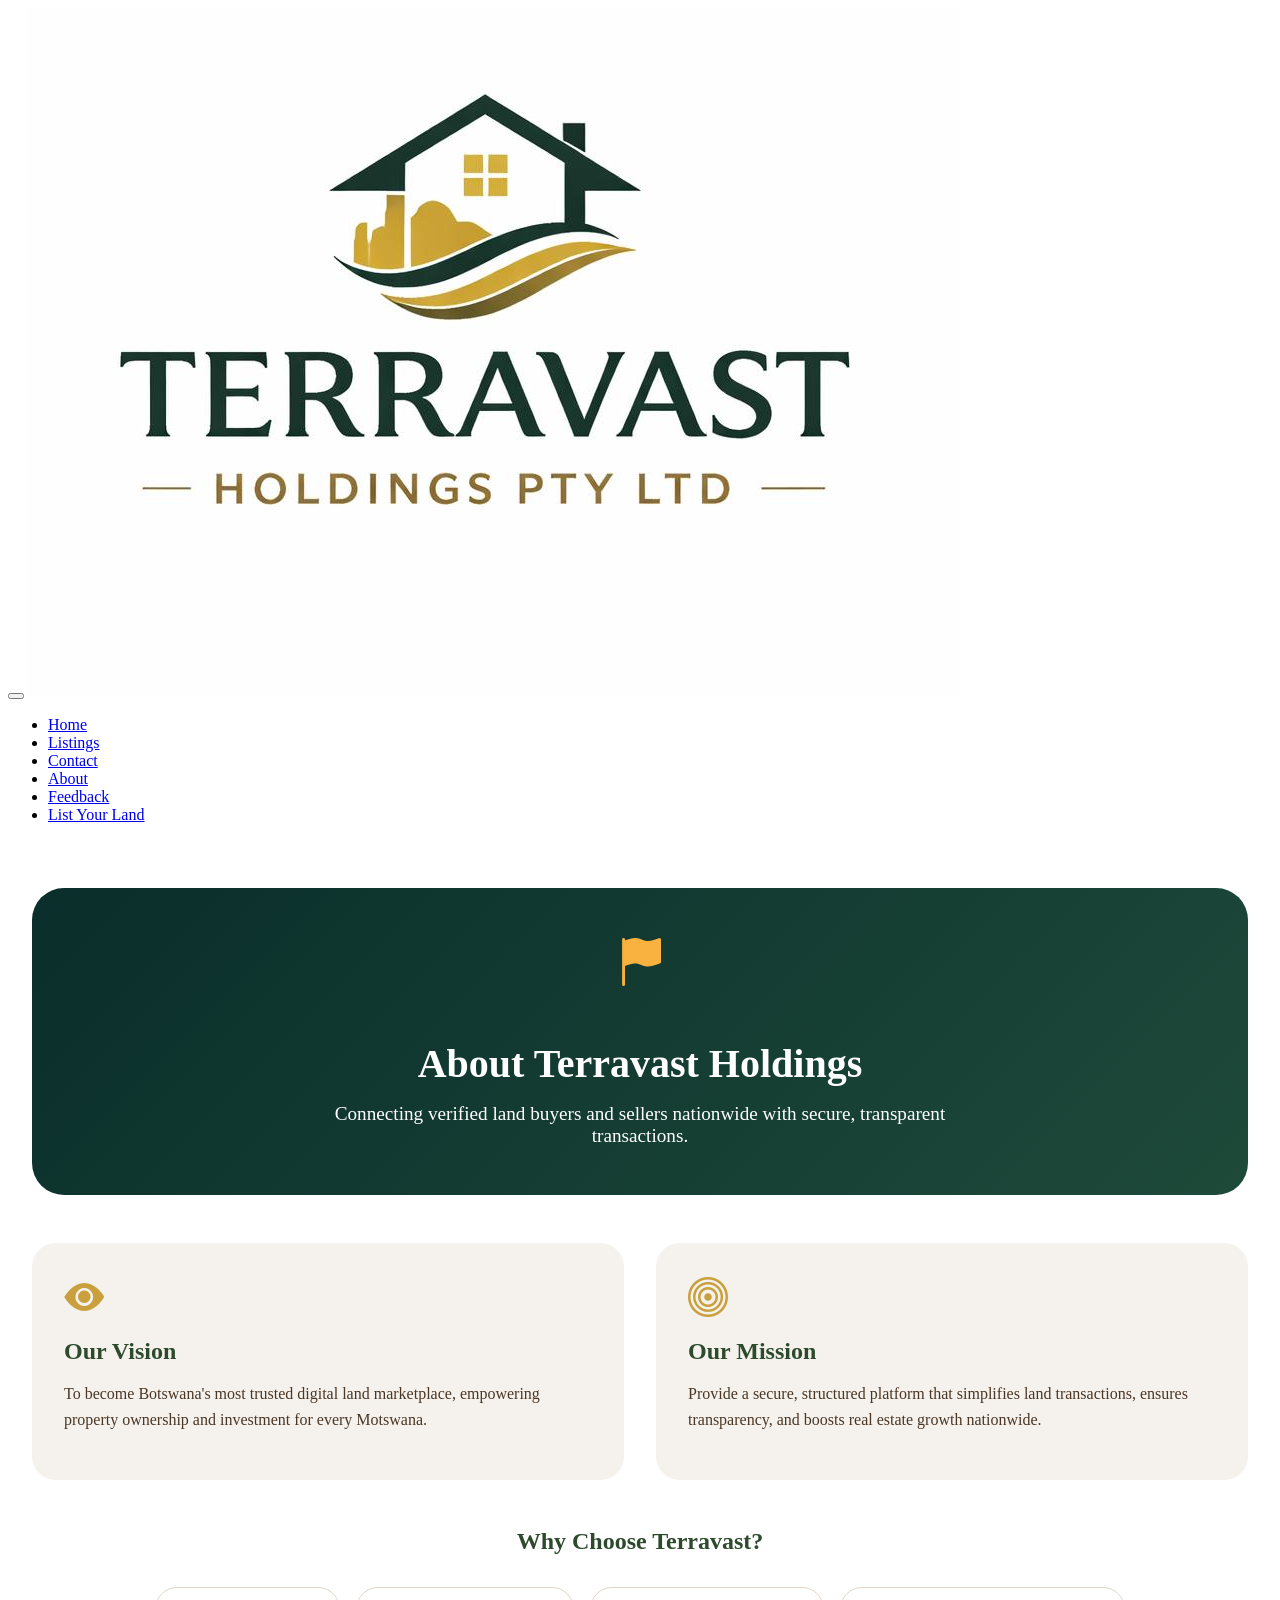
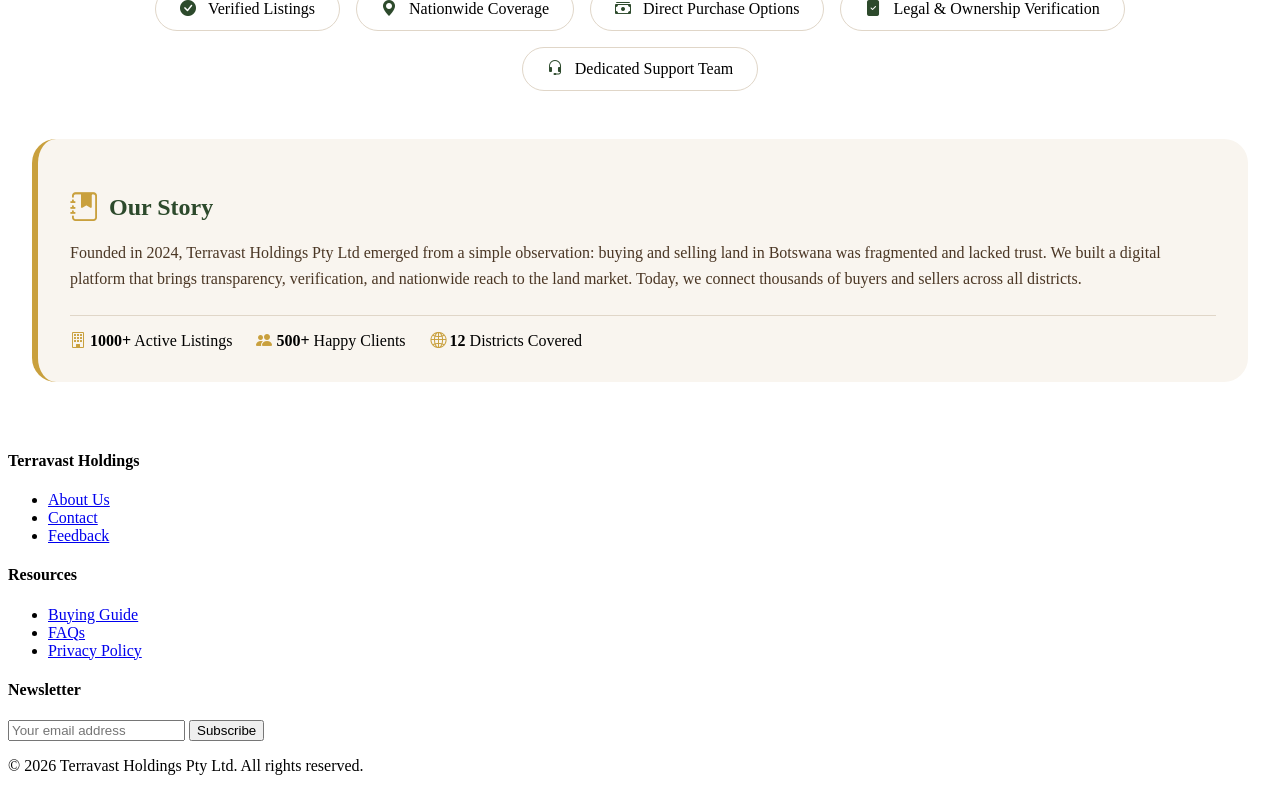
==== commit 0c1f279a: "Enhance mobile responsiveness and layout for about page Updated the About Us page with mobile-respon" ====
--- a/about.html
+++ b/about.html
@@ -2,18 +2,119 @@
 <html lang="en">
 <head>
     <meta charset="UTF-8">
-    <meta name="viewport" content="width=device-width, initial-scale=1.0">
+    <meta name="viewport" content="width=device-width, initial-scale=1.0, viewport-fit=cover">
     <title>Terravast - About Us | Botswana's Trusted Land Marketplace</title>
-    <link href="https://fonts.googleapis.com/css2?family=Inter:opsz,wght@14..32,300;400;600;700;800&display=swap" rel="stylesheet">
+    <link href="https://fonts.googleapis.com/css2?family=Inter:opsz,wght@14..32,300;400;500;600;700;800&display=swap" rel="stylesheet">
     <link rel="stylesheet" href="https://cdn.jsdelivr.net/npm/bootstrap-icons@1.11.3/font/bootstrap-icons.min.css">
     <link rel="stylesheet" href="style.css">
+    <style>
+        /* Additional mobile-responsive styles for about page */
+        .about-hero {
+            background: linear-gradient(135deg, #0a2e2b 0%, #1e4a3a 100%);
+            color: white;
+            border-radius: 32px;
+            padding: 3rem 2rem;
+            margin-bottom: 3rem;
+            text-align: center;
+        }
+        
+        .vision-card, .mission-card {
+            flex: 1;
+            background: #f5f2ed;
+            padding: 2rem;
+            border-radius: 24px;
+            transition: transform 0.3s ease;
+        }
+        
+        .vision-card:hover, .mission-card:hover {
+            transform: translateY(-5px);
+        }
+        
+        .why-badge {
+            background: white;
+            padding: 0.75rem 1.5rem;
+            border-radius: 60px;
+            border: 1px solid #e0d6c8;
+            font-weight: 500;
+            transition: all 0.3s ease;
+            cursor: default;
+        }
+        
+        .why-badge:hover {
+            background: #f9f2e6;
+            border-color: #c9a03d;
+            transform: scale(1.02);
+        }
+        
+        .story-box {
+            background: #f9f5ef;
+            border-radius: 24px;
+            padding: 2rem;
+            border-left: 6px solid #c9a03d;
+        }
+        
+        /* Mobile responsive adjustments */
+        @media (max-width: 768px) {
+            .about-hero {
+                padding: 2rem 1.5rem;
+                border-radius: 24px;
+            }
+            
+            .about-hero h1 {
+                font-size: 1.8rem !important;
+            }
+            
+            .about-hero p {
+                font-size: 1rem !important;
+            }
+            
+            .vision-card, .mission-card {
+                padding: 1.5rem;
+            }
+            
+            .vision-card h2, .mission-card h2 {
+                font-size: 1.5rem;
+            }
+            
+            .why-badge {
+                padding: 0.6rem 1.2rem;
+                font-size: 0.9rem;
+            }
+            
+            .story-box {
+                padding: 1.5rem;
+            }
+            
+            .story-box h2 {
+                font-size: 1.5rem;
+            }
+        }
+        
+        @media (max-width: 480px) {
+            .about-hero {
+                padding: 1.5rem 1rem;
+            }
+            
+            .why-badge {
+                width: calc(50% - 0.75rem);
+                text-align: center;
+            }
+        }
+    </style>
 </head>
 <body>
 
- <header class="header">
+<header class="header">
     <div class="header-container">
+        <!-- Hamburger menu button for mobile -->
+        <button class="hamburger-menu" onclick="toggleMobileMenu()" aria-label="Menu">
+            <span></span>
+            <span></span>
+            <span></span>
+        </button>
+        
         <a href="index.html" class="logo">
-            <img src="images/logo.jpeg" alt="Terravast Logo" class="logo-img" width="150" height="100">
+            <img src="images/logo.jpeg" alt="Terravast Logo" class="logo-img" onerror="this.src='https://via.placeholder.com/150x60?text=Terravast'">
         </a>
         
         <div class="nav-wrapper">
@@ -21,62 +122,109 @@
                 <li><a href="index.html">Home</a></li>
                 <li><a href="listings.html">Listings</a></li>
                 <li><a href="contact.html">Contact</a></li>
-                <li><a href="about.html">About</a></li>
+                <li><a href="about.html" class="active">About</a></li>
                 <li><a href="feedback.html">Feedback</a></li>
                 <li class="list-land-btn"><a href="listyourlandform.html" class="btn-primary">List Your Land</a></li>
             </ul>
         </div>
     </div>
 </header>
+
 <main>
     <section class="container" style="padding: 3rem 1.5rem;">
         <!-- Hero section for about page -->
-        <div style="background: #0a2e2b; color: white; border-radius: 32px; padding: 3rem 2rem; margin-bottom: 3rem; text-align: center;">
+        <div class="about-hero">
+            <i class="bi bi-flag-fill" style="font-size: 3rem; color: #f9b23f; margin-bottom: 1rem; display: inline-block;"></i>
             <h1 style="font-size: 2.5rem; margin-bottom: 1rem;">About Terravast Holdings</h1>
             <p style="font-size: 1.2rem; max-width: 700px; margin: 0 auto;">Connecting verified land buyers and sellers nationwide with secure, transparent transactions.</p>
         </div>
         
         <!-- Vision and Mission side by side -->
         <div style="display: flex; flex-wrap: wrap; gap: 2rem; margin-bottom: 3rem;">
-            <div style="flex: 1; background: #f5f2ed; padding: 2rem; border-radius: 24px;">
-                <i class="bi bi-eye-fill" style="font-size: 2.5rem; color: #f9b23f;"></i>
-                <h2 style="margin: 1rem 0 0.5rem;">Our Vision</h2>
-                <p>To become Botswana's most trusted digital land marketplace, empowering property ownership and investment for every Motswana.</p>
-            </div>
-            <div style="flex: 1; background: #f5f2ed; padding: 2rem; border-radius: 24px;">
-                <i class="bi bi-bullseye" style="font-size: 2.5rem; color: #f9b23f;"></i>
-                <h2 style="margin: 1rem 0 0.5rem;">Our Mission</h2>
-                <p>Provide a secure, structured platform that simplifies land transactions, ensures transparency, and boosts real estate growth nationwide.</p>
+            <div class="vision-card">
+                <i class="bi bi-eye-fill" style="font-size: 2.5rem; color: #c9a03d;"></i>
+                <h2 style="margin: 1rem 0 0.5rem; color: #2d4a2c;">Our Vision</h2>
+                <p style="color: #4a3624; line-height: 1.6;">To become Botswana's most trusted digital land marketplace, empowering property ownership and investment for every Motswana.</p>
+            </div>
+            <div class="mission-card">
+                <i class="bi bi-bullseye" style="font-size: 2.5rem; color: #c9a03d;"></i>
+                <h2 style="margin: 1rem 0 0.5rem; color: #2d4a2c;">Our Mission</h2>
+                <p style="color: #4a3624; line-height: 1.6;">Provide a secure, structured platform that simplifies land transactions, ensures transparency, and boosts real estate growth nationwide.</p>
             </div>
         </div>
         
         <!-- Why Choose Us section -->
         <div style="margin-bottom: 3rem;">
-            <h2 style="text-align: center; margin-bottom: 2rem;">Why Choose Terravast?</h2>
-            <div style="display: flex; flex-wrap: wrap; gap: 1.5rem; justify-content: center;">
-                <div style="background: white; padding: 1rem 1.5rem; border-radius: 60px; border: 1px solid #e0d6c8;">✅ Verified Listings</div>
-                <div style="background: white; padding: 1rem 1.5rem; border-radius: 60px; border: 1px solid #e0d6c8;">📍 Nationwide Coverage</div>
-                <div style="background: white; padding: 1rem 1.5rem; border-radius: 60px; border: 1px solid #e0d6c8;">💰 Direct Purchase Options</div>
-                <div style="background: white; padding: 1rem 1.5rem; border-radius: 60px; border: 1px solid #e0d6c8;">📋 Legal & Ownership Verification</div>
-                <div style="background: white; padding: 1rem 1.5rem; border-radius: 60px; border: 1px solid #e0d6c8;">🤝 Dedicated Support Team</div>
+            <h2 style="text-align: center; margin-bottom: 2rem; color: #2d4a2c;">Why Choose Terravast?</h2>
+            <div style="display: flex; flex-wrap: wrap; gap: 1rem; justify-content: center;">
+                <span class="why-badge"><i class="bi bi-check-circle-fill" style="color: #2d4a2c; margin-right: 8px;"></i> Verified Listings</span>
+                <span class="why-badge"><i class="bi bi-geo-alt-fill" style="color: #2d4a2c; margin-right: 8px;"></i> Nationwide Coverage</span>
+                <span class="why-badge"><i class="bi bi-cash-stack" style="color: #2d4a2c; margin-right: 8px;"></i> Direct Purchase Options</span>
+                <span class="why-badge"><i class="bi bi-file-check-fill" style="color: #2d4a2c; margin-right: 8px;"></i> Legal & Ownership Verification</span>
+                <span class="why-badge"><i class="bi bi-headset" style="color: #2d4a2c; margin-right: 8px;"></i> Dedicated Support Team</span>
             </div>
         </div>
         
         <!-- Company story -->
-        <div style="background: #f9f5ef; border-radius: 24px; padding: 2rem;">
-            <h2>Our Story</h2>
-            <p>Founded in 2026, Terravast Holdings Pty Ltd emerged from a simple observation: buying and selling land in Botswana was fragmented and lacked trust. We built a digital platform that brings transparency, verification, and nationwide reach to the land market. Today, we connect thousands of buyers and sellers across all districts.</p>
+        <div class="story-box">
+            <h2 style="color: #2d4a2c; margin-bottom: 1rem; display: flex; align-items: center; gap: 10px; flex-wrap: wrap;">
+                <i class="bi bi-journal-bookmark-fill" style="color: #c9a03d; font-size: 1.8rem;"></i>
+                Our Story
+            </h2>
+            <p style="line-height: 1.6; color: #4a3624;">Founded in 2024, Terravast Holdings Pty Ltd emerged from a simple observation: buying and selling land in Botswana was fragmented and lacked trust. We built a digital platform that brings transparency, verification, and nationwide reach to the land market. Today, we connect thousands of buyers and sellers across all districts.</p>
+            
+            <div style="margin-top: 1.5rem; display: flex; gap: 1.5rem; flex-wrap: wrap; padding-top: 1rem; border-top: 1px solid #e0d6c8;">
+                <div><i class="bi bi-building" style="color: #c9a03d;"></i> <strong>1000+</strong> Active Listings</div>
+                <div><i class="bi bi-people-fill" style="color: #c9a03d;"></i> <strong>500+</strong> Happy Clients</div>
+                <div><i class="bi bi-globe2" style="color: #c9a03d;"></i> <strong>12</strong> Districts Covered</div>
+            </div>
         </div>
     </section>
 </main>
 
 <footer>
-        <div class="container">
-            <div class="footer-bottom">
-                <p>&copy; 2026 Terravast Holdings Pty Ltd. All rights reserved.</p>
-            </div>
-        </div>
-    </footer>
+    <div class="container">
+        <div class="footer-content">
+            <div class="footer-section">
+                <h4>Terravast Holdings</h4>
+                <ul>
+                    <li><a href="about.html">About Us</a></li>
+                    <li><a href="contact.html">Contact</a></li>
+                    <li><a href="feedback.html">Feedback</a></li>
+                </ul>
+            </div>
+            <div class="footer-section">
+                <h4>Resources</h4>
+                <ul>
+                    <li><a href="#">Buying Guide</a></li>
+                    <li><a href="#">FAQs</a></li>
+                    <li><a href="#">Privacy Policy</a></li>
+                </ul>
+            </div>
+            <div class="footer-section">
+                <h4>Newsletter</h4>
+                <div class="newsletter-form">
+                    <input type="email" id="newsletterEmail" placeholder="Your email address">
+                    <button onclick="subscribeNewsletter(this)">Subscribe</button>
+                </div>
+            </div>
+        </div>
+        <div class="footer-bottom">
+            <p>&copy; 2026 Terravast Holdings Pty Ltd. All rights reserved.</p>
+        </div>
+    </div>
+</footer>
+
+<!-- Acknowledgement Modal -->
+<div id="acknowledgementModal" class="modal" style="display: none;">
+    <div class="modal-content">
+        <i class="bi bi-check-circle-fill"></i>
+        <h2>Thank You!</h2>
+        <p id="modalMessage">Your submission has been received!</p>
+        <button onclick="closeModal()">Close</button>
+    </div>
+</div>
+
 <script src="script.js"></script>
 </body>
 </html>
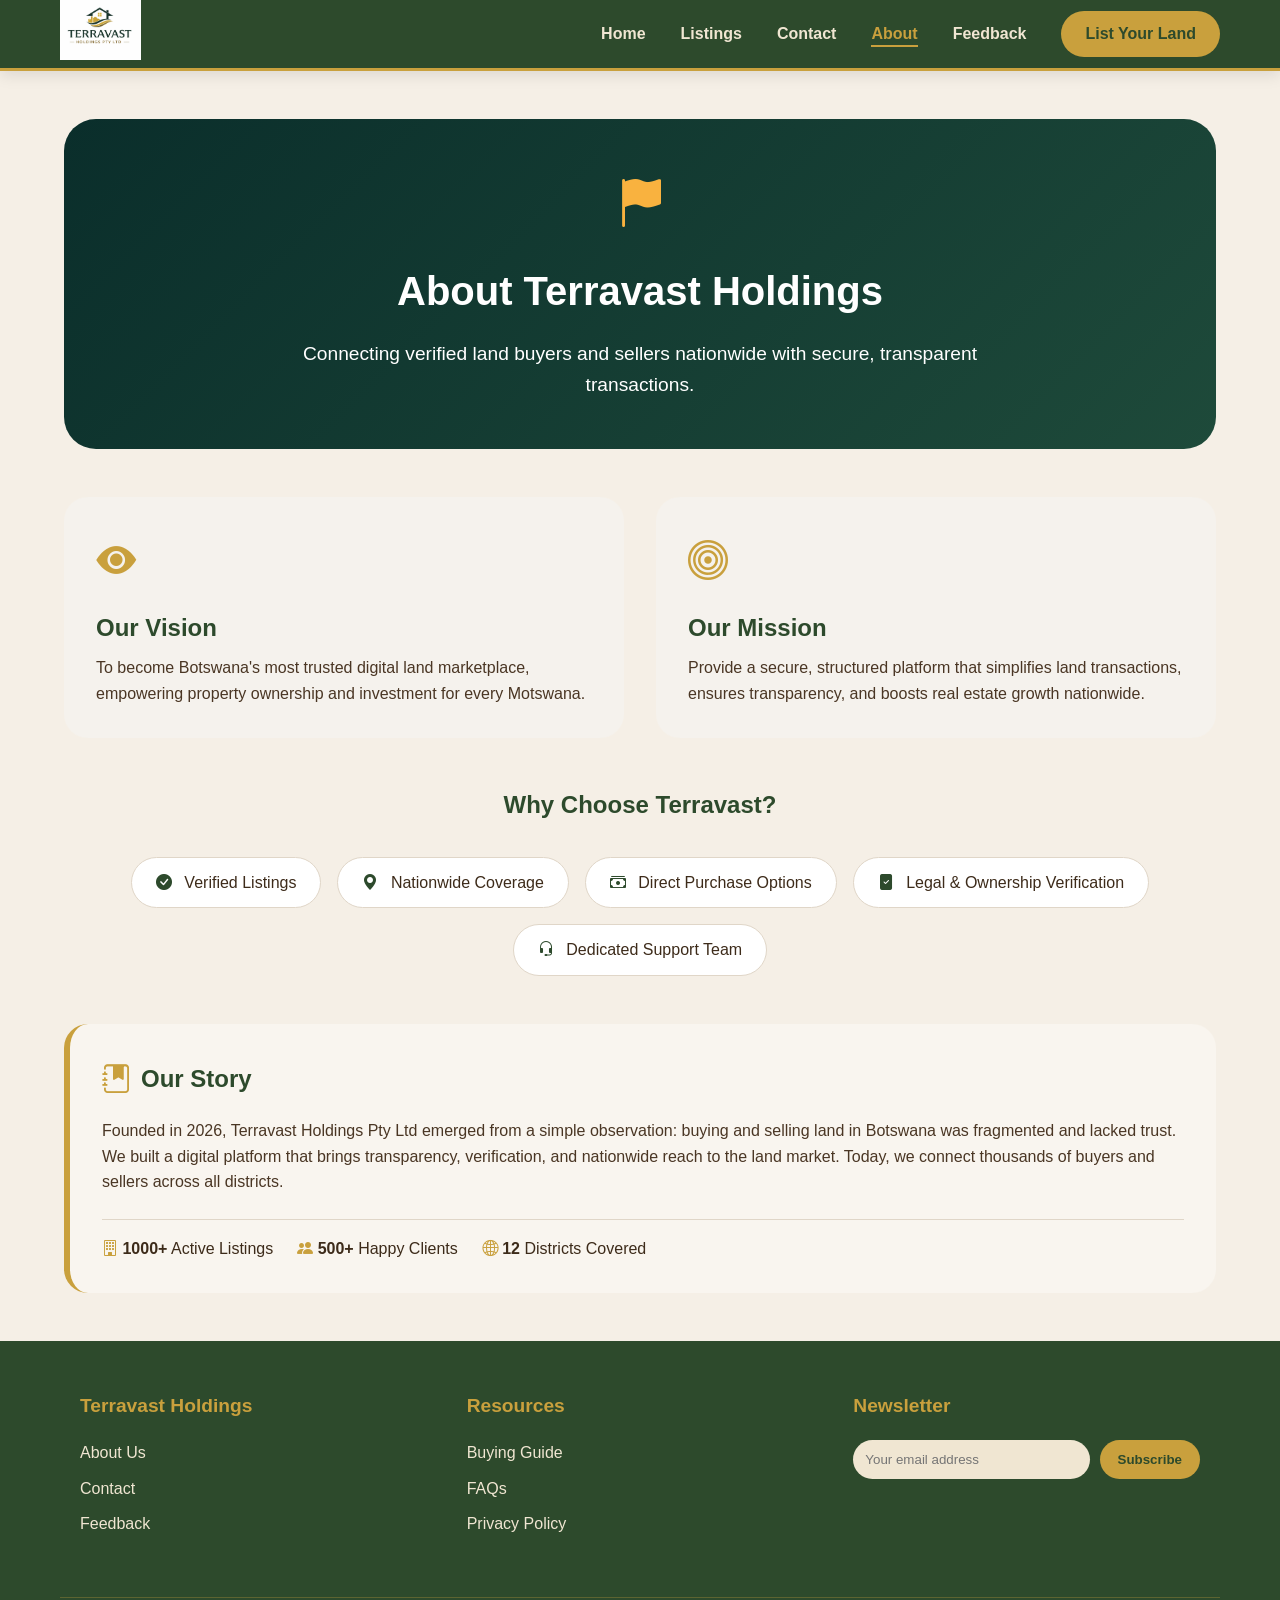
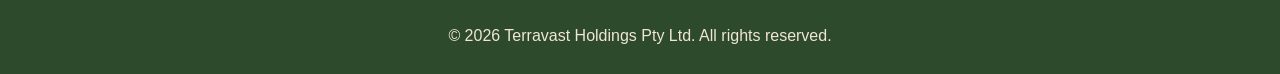
==== commit 82b8c46c: "Fix HTML encoding issues in about.html" ====
--- a/about.html
+++ b/about.html
@@ -171,7 +171,7 @@
                 <i class="bi bi-journal-bookmark-fill" style="color: #c9a03d; font-size: 1.8rem;"></i>
                 Our Story
             </h2>
-            <p style="line-height: 1.6; color: #4a3624;">Founded in 2024, Terravast Holdings Pty Ltd emerged from a simple observation: buying and selling land in Botswana was fragmented and lacked trust. We built a digital platform that brings transparency, verification, and nationwide reach to the land market. Today, we connect thousands of buyers and sellers across all districts.</p>
+            <p style="line-height: 1.6; color: #4a3624;">Founded in 2026, Terravast Holdings Pty Ltd emerged from a simple observation: buying and selling land in Botswana was fragmented and lacked trust. We built a digital platform that brings transparency, verification, and nationwide reach to the land market. Today, we connect thousands of buyers and sellers across all districts.</p>
             
             <div style="margin-top: 1.5rem; display: flex; gap: 1.5rem; flex-wrap: wrap; padding-top: 1rem; border-top: 1px solid #e0d6c8;">
                 <div><i class="bi bi-building" style="color: #c9a03d;"></i> <strong>1000+</strong> Active Listings</div>
--- a/style.css
+++ b/style.css
@@ -1,353 +1,920 @@
-/* ============================================
-   TERRAVAST - ENHANCED PAGE STYLES
-   Feedback, Contact & List Your Land Pages
-   Earthy & Trust-Inspired Color Schemes
-   ============================================ */
-
-/* --------------------------------------------
-   CONTACT PAGE SPECIFIC STYLES
-   Warm & Professional Tones
---------------------------------------------- */
-.contact-form {
-    background: linear-gradient(135deg, #ffffff 0%, #fefaf5 100%);
-    border-radius: 28px;
-    box-shadow: 0 20px 40px -12px rgba(61, 43, 26, 0.15);
-    border: 1px solid #e0cfb6;
+/* Reset & Base Styles */
+* {
+    margin: 0;
+    padding: 0;
+    box-sizing: border-box;
+}
+
+body {
+    font-family: 'Inter', 'Segoe UI', 'Roboto', sans-serif;
+    line-height: 1.6;
+    color: #3d2b1a;
+    background: #f5efe6;
+}
+
+.container {
+    max-width: 1200px;
+    margin: 0 auto;
+    padding: 0 20px;
+}
+
+/* ========== HEADER & NAVIGATION ========== */
+.header {
+    background: #2d4a2c;
+    box-shadow: 0 4px 15px rgba(0,0,0,0.1);
+    position: sticky;
+    top: 0;
+    z-index: 1000;
+    border-bottom: 3px solid #c9a03d;
+}
+
+.header-container {
+    max-width: 1200px;
+    margin: 0 auto;
+    padding: 0 20px;
+    display: flex;
+    justify-content: space-between;
+    align-items: center;
+    flex-wrap: wrap;
     position: relative;
+}
+
+.logo {
+    text-decoration: none;
+}
+
+.logo-img {
+    max-height: 60px;
+    width: auto;
+    object-fit: contain;
+}
+
+/* Hamburger Menu Button */
+.hamburger-menu {
+    display: none;
+    background: none;
+    border: none;
+    cursor: pointer;
+    padding: 10px;
+    z-index: 1001;
+}
+
+.hamburger-menu span {
+    display: block;
+    width: 25px;
+    height: 3px;
+    background: #f0e6d2;
+    margin: 5px 0;
+    transition: all 0.3s ease;
+    border-radius: 3px;
+}
+
+.hamburger-menu.active span:nth-child(1) {
+    transform: rotate(45deg) translate(5px, 5px);
+}
+
+.hamburger-menu.active span:nth-child(2) {
+    opacity: 0;
+}
+
+.hamburger-menu.active span:nth-child(3) {
+    transform: rotate(-45deg) translate(7px, -6px);
+}
+
+/* Navigation Menu */
+.nav-wrapper {
+    flex: 1;
+    display: flex;
+    justify-content: flex-end;
+}
+
+.nav-menu {
+    display: flex;
+    list-style: none;
+    gap: 35px;
+    margin: 0;
+    padding: 0;
+    align-items: center;
+    flex-wrap: wrap;
+}
+
+.nav-menu li a {
+    text-decoration: none;
+    color: #f0e6d2;
+    font-weight: 600;
+    transition: all 0.3s;
+    font-size: 16px;
+    position: relative;
+}
+
+.nav-menu li a:hover,
+.nav-menu li a.active {
+    color: #c9a03d;
+}
+
+.nav-menu li a::after {
+    content: '';
+    position: absolute;
+    bottom: -5px;
+    left: 0;
+    width: 0;
+    height: 2px;
+    background: #c9a03d;
+    transition: width 0.3s;
+}
+
+.nav-menu li a:hover::after,
+.nav-menu li a.active::after {
+    width: 100%;
+}
+
+.btn-primary {
+    background: #c9a03d;
+    color: #2d4a2c !important;
+    padding: 10px 24px;
+    border-radius: 40px;
+    text-decoration: none;
+    transition: all 0.3s;
+    font-weight: 700;
+    white-space: nowrap;
+    display: inline-block;
+}
+
+.btn-primary:hover {
+    background: #b8892e;
+    transform: translateY(-2px);
+}
+
+.btn-primary:hover::after {
+    width: 0 !important;
+}
+
+.menu-overlay {
+    display: none;
+}
+
+/* ========== HERO SLIDESHOW ========== */
+.hero {
+    position: relative;
+    height: 600px;
     overflow: hidden;
 }
 
-.contact-form::before {
-    content: '';
+.slideshow-container {
     position: absolute;
     top: 0;
     left: 0;
-    width: 6px;
+    width: 100%;
     height: 100%;
-    background: linear-gradient(180deg, #c9a03d, #2d4a2c);
-}
-
-.contact-form h1 {
-    color: #2d4a2c;
+    touch-action: pan-y pinch-zoom;
+}
+
+.slide {
+    position: absolute;
+    width: 100%;
+    height: 100%;
+    opacity: 0;
+    transition: opacity 1s ease-in-out;
+    background-size: cover;
+    background-position: center;
+}
+
+.slide img {
+    width: 100%;
+    height: 100%;
+    object-fit: cover;
+    object-position: center;
+}
+
+.slide.active {
+    opacity: 1;
+}
+
+.slide1 { 
+    background: linear-gradient(rgba(45,74,44,0.5), rgba(61,43,26,0.5)), 
+                url('images/slide1.jpg');
+    background-size: cover;
+    background-position: center;
+}
+.slide2 { 
+    background: linear-gradient(rgba(45,74,44,0.5), rgba(61,43,26,0.5)), 
+                url('images/slide2.jpeg');
+    background-size: cover;
+    background-position: center;
+}
+.slide3 { 
+    background: linear-gradient(rgba(45,74,44,0.5), rgba(61,43,26,0.5)), 
+                url('images/slide3.jpeg');
+    background-size: cover;
+    background-position: center;
+}
+
+.slide-controls {
+    position: absolute;
+    bottom: 20px;
+    left: 50%;
+    transform: translateX(-50%);
+    display: flex;
+    gap: 10px;
+    z-index: 10;
+}
+
+.dot {
+    width: 12px;
+    height: 12px;
+    border-radius: 50%;
+    background: rgba(240,230,210,0.5);
+    cursor: pointer;
+    transition: all 0.3s;
+}
+
+.dot.active {
+    background: #c9a03d;
+    transform: scale(1.2);
+}
+
+.prev, .next {
+    position: absolute;
+    top: 50%;
+    transform: translateY(-50%);
+    background: rgba(61,43,26,0.7);
+    color: #f0e6d2;
+    padding: 16px;
+    cursor: pointer;
+    font-size: 20px;
+    border: none;
+    border-radius: 50%;
+    width: 50px;
+    height: 50px;
+    display: flex;
+    align-items: center;
+    justify-content: center;
+    transition: all 0.3s;
+    z-index: 10;
+}
+
+.prev:hover, .next:hover {
+    background: #c9a03d;
+    color: #2d4a2c;
+}
+
+.prev { left: 20px; }
+.next { right: 20px; }
+
+.hero-content {
+    position: absolute;
+    top: 50%;
+    left: 50%;
+    transform: translate(-50%, -50%);
+    text-align: center;
+    color: #f0e6d2;
+    z-index: 5;
+    width: 80%;
+}
+
+.hero-content h1 {
+    font-size: 3rem;
+    margin-bottom: 20px;
+    text-shadow: 2px 2px 4px rgba(0,0,0,0.5);
+}
+
+.hero-content p {
+    font-size: 1.2rem;
+    text-shadow: 1px 1px 2px rgba(0,0,0,0.5);
+}
+
+.hero-stats {
+    position: absolute;
+    bottom: 80px;
+    left: 0;
+    right: 0;
+    display: flex;
+    justify-content: center;
+    gap: 60px;
+    z-index: 5;
+    flex-wrap: wrap;
+}
+
+.stat-card {
+    text-align: center;
+    background: rgba(45,74,44,0.9);
+    padding: 20px 35px;
+    border-radius: 12px;
+    backdrop-filter: blur(5px);
+    transition: transform 0.3s;
+    border: 1px solid #c9a03d;
+}
+
+.stat-card:hover {
+    transform: translateY(-5px);
+}
+
+.stat-card h3 {
+    font-size: 1.8rem;
+    color: #c9a03d;
+}
+
+.stat-card p {
+    color: #f0e6d2;
+}
+
+/* ========== FEATURES SECTION ========== */
+.features {
+    display: grid;
+    grid-template-columns: repeat(auto-fit, minmax(300px, 1fr));
+    gap: 30px;
+    padding: 80px 20px;
+    max-width: 1200px;
+    margin: 0 auto;
+}
+
+.feature {
+    text-align: center;
+    padding: 40px 30px;
+    background: #fff8f0;
+    border-radius: 16px;
+    transition: all 0.3s;
+    border-bottom: 4px solid #c9a03d;
+    box-shadow: 0 5px 15px rgba(61,43,26,0.08);
+}
+
+.feature:hover {
+    transform: translateY(-8px);
+    background: #ffffff;
+}
+
+.feature i {
+    font-size: 3rem;
+    color: #c9a03d;
+    margin-bottom: 20px;
+}
+
+.feature h2 {
+    color: #2d4a2c;
+    margin-bottom: 15px;
+    font-size: 1.5rem;
+}
+
+.feature p {
+    color: #5a3d2b;
+}
+
+/* ========== SEARCH SECTION ========== */
+.search-section {
+    padding: 60px 20px;
+    background: linear-gradient(135deg, #e8dcc8 0%, #d8c9b0 100%);
+}
+
+.search-card {
+    background: #fff8f0;
+    padding: 45px;
+    border-radius: 24px;
+    box-shadow: 0 15px 35px rgba(61,43,26,0.15);
+    border: 1px solid #c9a03d;
+}
+
+.search-card h2 {
+    color: #2d4a2c;
+    text-align: center;
+    margin-bottom: 1.5rem;
+}
+
+.search-form {
+    display: grid;
+    grid-template-columns: repeat(auto-fit, minmax(250px, 1fr));
+    gap: 1.5rem;
+}
+
+.form-group {
+    display: flex;
+    flex-direction: column;
+}
+
+.form-group label {
     font-weight: 700;
-    letter-spacing: -0.3px;
-}
-
-.contact-form h1::after {
-    content: '';
-    display: block;
-    width: 70px;
-    height: 3px;
-    background: #c9a03d;
-    margin-top: 12px;
-    margin-bottom: 8px;
-    border-radius: 4px;
-}
-
-.contact-form .form-group label {
-    color: #4a3a28;
-    font-weight: 600;
-    letter-spacing: -0.2px;
-}
-
-.contact-form .form-group input,
-.contact-form .form-group select,
-.contact-form .form-group textarea {
-    background: #ffffff;
-    border: 2px solid #e6d9ca;
-    border-radius: 16px;
-    padding: 14px 18px;
-    transition: all 0.25s ease;
-    color: #2c3e2b;
-}
-
-.contact-form .form-group input:focus,
-.contact-form .form-group select:focus,
-.contact-form .form-group textarea:focus {
-    border-color: #c9a03d;
-    box-shadow: 0 0 0 4px rgba(201, 160, 61, 0.15);
-    background: #fffefb;
-    outline: none;
-}
-
-.contact-form button[type="submit"] {
-    background: #2d4a2c;
-    color: #fef3e4;
-    padding: 14px 32px;
-    border-radius: 40px;
-    font-weight: 700;
+    color: #5a3d2b;
+    margin-bottom: 0.5rem;
+}
+
+.form-group label i {
+    color: #c9a03d;
+    margin-right: 5px;
+}
+
+.form-group input,
+.form-group select,
+.form-group textarea {
+    padding: 12px 16px;
+    border: 2px solid #e0d6c8;
+    border-radius: 12px;
     font-size: 1rem;
     transition: all 0.3s;
+    background: white;
+    font-family: inherit;
+}
+
+.form-group input:focus,
+.form-group select:focus,
+.form-group textarea:focus {
+    outline: none;
+    border-color: #c9a03d;
+    box-shadow: 0 0 0 3px rgba(201,160,61,0.2);
+}
+
+.btn-search {
+    background: #2d4a2c;
+    color: #f0e6d2;
+    padding: 14px 28px;
     border: none;
-    width: auto;
-    min-width: 180px;
-    display: inline-flex;
+    border-radius: 40px;
+    cursor: pointer;
+    font-size: 1rem;
+    font-weight: 700;
+    transition: all 0.3s;
+    align-self: end;
+    display: flex;
     align-items: center;
     justify-content: center;
     gap: 10px;
 }
 
-.contact-form button[type="submit"]:hover {
+.btn-search:hover {
     background: #c9a03d;
     color: #2d4a2c;
-    transform: translateY(-3px);
-    box-shadow: 0 10px 20px -5px rgba(45, 74, 44, 0.3);
-}
-
-/* Contact info cards (if present) */
-.contact-info-card {
-    background: #fff8ef;
-    border-left: 5px solid #c9a03d;
-    padding: 1.5rem;
-    border-radius: 20px;
-    transition: transform 0.2s;
-}
-
-.contact-info-card:hover {
+    transform: translateY(-2px);
+}
+
+/* ========== HOW IT WORKS ========== */
+.how-it-works {
+    padding: 80px 20px;
+    text-align: center;
+    background: #f5efe6;
+}
+
+.how-it-works h2 {
+    color: #2d4a2c;
+    font-size: 2rem;
+}
+
+.how-it-works .subtitle {
+    color: #c9a03d;
+    font-size: 1.2rem;
+    margin-top: 10px;
+}
+
+.steps {
+    display: grid;
+    grid-template-columns: repeat(auto-fit, minmax(250px, 1fr));
+    gap: 40px;
+    max-width: 1200px;
+    margin: 50px auto 0;
+}
+
+.step {
+    padding: 40px 20px;
+    background: #fff8f0;
+    border-radius: 16px;
+    transition: all 0.3s;
+    border: 1px solid #d8c9b0;
+}
+
+.step:hover {
     transform: translateY(-5px);
-    background: #ffffff;
-    box-shadow: 0 12px 24px rgba(61, 43, 26, 0.08);
-}
-
-/* --------------------------------------------
-   FEEDBACK PAGE SPECIFIC STYLES
-   Honest, Transparent & Calming Earth Tones
---------------------------------------------- */
-.feedback-form {
-    background: #fef8f0;
-    border-radius: 32px;
-    border: 1px solid #dcccaa;
-    box-shadow: 0 20px 35px -12px rgba(85, 65, 45, 0.12);
-    position: relative;
-}
-
-.feedback-form h1 {
-    color: #3b5a2e;
-    font-weight: 800;
-    display: flex;
-    align-items: center;
-    gap: 10px;
-}
-
-.feedback-form h1 i {
+    border-color: #c9a03d;
+}
+
+.step-icon i {
+    font-size: 3rem;
     color: #c9a03d;
-    font-size: 2rem;
-}
-
-.feedback-form .form-group label {
-    color: #5a4a34;
-    font-weight: 600;
-    display: flex;
-    align-items: center;
-    gap: 8px;
-}
-
-.feedback-form .form-group input,
-.feedback-form .form-group select,
-.feedback-form .form-group textarea {
-    background: #ffffff;
-    border: 2px solid #e4d5be;
-    border-radius: 20px;
-    padding: 12px 18px;
-    transition: all 0.2s;
-}
-
-.feedback-form .form-group input:focus,
-.feedback-form .form-group select:focus,
-.feedback-form .form-group textarea:focus {
-    border-color: #b8860b;
-    box-shadow: 0 0 0 4px rgba(184, 134, 11, 0.12);
-    background: #fffffc;
-}
-
-/* Star rating / feedback specific (optional but colorful) */
-.feedback-rating {
-    display: flex;
-    gap: 12px;
-    margin: 15px 0;
-}
-
-.feedback-rating i {
-    font-size: 28px;
-    color: #d4c3a4;
-    cursor: pointer;
-    transition: all 0.2s;
-}
-
-.feedback-rating i:hover,
-.feedback-rating i.active {
-    color: #f4b942;
-    text-shadow: 0 0 2px #c9a03d;
-}
-
-.feedback-form button[type="submit"] {
-    background: #5e3a2b;
-    color: #fff3e6;
-    padding: 14px 30px;
-    border-radius: 60px;
-    font-weight: 700;
-    letter-spacing: 0.3px;
+}
+
+.step h3 {
+    color: #2d4a2c;
+    margin: 20px 0 10px;
+    font-size: 1.3rem;
+}
+
+.step p {
+    color: #5a3d2b;
+}
+
+/* ========== LISTINGS GRID ========== */
+.listings-grid {
+    display: grid;
+    grid-template-columns: repeat(auto-fill, minmax(350px, 1fr));
+    gap: 30px;
+    padding: 40px 20px;
+    max-width: 1200px;
+    margin: 0 auto;
+}
+
+.listing-card {
+    background: #fff8f0;
+    border-radius: 16px;
+    overflow: hidden;
+    box-shadow: 0 5px 15px rgba(61,43,26,0.1);
     transition: all 0.3s;
-    border: none;
-    width: 100%;
-}
-
-.feedback-form button[type="submit"]:hover {
-    background: #c9a03d;
-    color: #2a4125;
-    transform: scale(1.01);
-    box-shadow: 0 8px 18px rgba(94, 58, 43, 0.25);
-}
-
-/* --------------------------------------------
-   LIST YOUR LAND PAGE (listyourlandform.html)
-   Professional, High-Trust & Investment Oriented
---------------------------------------------- */
-.list-land-form {
-    background: #ffffff;
-    border-radius: 36px;
-    border: 1px solid #ddceb2;
-    box-shadow: 0 25px 45px -12px rgba(0, 0, 0, 0.08);
-    padding: 2rem;
-}
-
-.list-land-form h1 {
-    color: #1f3b2c;
-    font-weight: 800;
-    border-left: 6px solid #c9a03d;
-    padding-left: 20px;
-    margin-bottom: 0.5rem;
-}
-
-.list-land-form .form-group label {
-    color: #2f4d2d;
-    font-weight: 700;
-    margin-bottom: 8px;
-    font-size: 0.95rem;
-    text-transform: uppercase;
-    letter-spacing: 0.3px;
-}
-
-.list-land-form .form-group input,
-.list-land-form .form-group select,
-.list-land-form .form-group textarea {
-    background: #fefcf7;
-    border: 2px solid #e1cfb0;
-    border-radius: 18px;
-    padding: 14px 18px;
-    font-weight: 500;
-    transition: 0.2s;
-}
-
-.list-land-form .form-group input:focus,
-.list-land-form .form-group select:focus,
-.list-land-form .form-group textarea:focus {
+    border: 1px solid #d8c9b0;
+}
+
+.listing-card:hover {
+    transform: translateY(-5px);
     border-color: #c9a03d;
-    background: #ffffff;
-    box-shadow: 0 0 0 3px rgba(201, 160, 61, 0.2);
-    outline: none;
-}
-
-/* File upload area specific (land documents) */
-.list-land-form input[type="file"] {
-    border: 2px dashed #c9a03d;
-    background: #fef7e8;
-    padding: 12px;
-    border-radius: 20px;
-    cursor: pointer;
-}
-
-.list-land-form button[type="submit"] {
-    background: linear-gradient(95deg, #2d4a2c 0%, #3c6628 100%);
-    color: white;
-    padding: 16px 28px;
-    border-radius: 50px;
-    font-weight: 800;
-    font-size: 1.1rem;
-    border: none;
-    width: 100%;
-    transition: all 0.3s;
+}
+
+.listing-card .image-placeholder {
+    height: 200px;
+    background: linear-gradient(135deg, #c9a03d, #2d4a2c);
     display: flex;
     align-items: center;
     justify-content: center;
-    gap: 12px;
-}
-
-.list-land-form button[type="submit"]:hover {
-    background: linear-gradient(95deg, #c9a03d 0%, #b8860b 100%);
-    color: #1e3a1d;
-    transform: translateY(-3px);
-    box-shadow: 0 12px 22px -8px rgba(45, 74, 44, 0.4);
-}
-
-/* --------------------------------------------
-   GLOBAL PAGE SPECIFIC BACKGROUNDS
-   (For contact.html, feedback.html, listyourlandform.html)
---------------------------------------------- */
-body.contact-page,
-body.contact-page main,
-.contact-page .container {
-    background: #f8f3ea;
-}
-
-body.feedback-page {
-    background: #f7f2e6;
-}
-
-body.list-land-page {
-    background: #f2ecdf;
-}
-
-/* Additional card enhancements for each page */
-.contact-info-side {
-    background: #f5e9da;
-    border-radius: 28px;
-    padding: 1.8rem;
-}
-
-.feedback-stats {
-    background: #f0e4d2;
+}
+
+.listing-card .image-placeholder i {
+    font-size: 64px;
+    color: rgba(255,255,255,0.8);
+}
+
+.listing-info {
+    padding: 20px;
+}
+
+.listing-info h3 {
+    color: #2d4a2c;
+    margin-bottom: 10px;
+}
+
+.listing-price {
+    color: #c9a03d;
+    font-size: 1.3rem;
+    font-weight: bold;
+    margin: 10px 0;
+}
+
+.listing-location {
+    color: #5a3d2b;
+    display: flex;
+    align-items: center;
+    gap: 5px;
+    margin-bottom: 10px;
+}
+
+.listing-type {
+    display: inline-block;
+    background: #e8dcc8;
+    padding: 4px 12px;
+    border-radius: 20px;
+    font-size: 0.8rem;
+    color: #2d4a2c;
+}
+
+/* ========== FILTER BAR ========== */
+.filter-bar {
+    max-width: 1200px;
+    margin: 30px auto;
+    padding: 20px 30px;
+    background: #e8dcc8;
+    border-radius: 60px;
+    display: flex;
+    gap: 15px;
+    flex-wrap: wrap;
+    align-items: center;
+    box-shadow: 0 4px 12px rgba(61,43,26,0.1);
+    border: 1px solid #c9a03d;
+}
+
+.filter-bar label {
+    font-weight: 700;
+    color: #2d4a2c;
+}
+
+.filter-bar input {
+    padding: 12px 20px;
+    border: 2px solid #d8c9b0;
+    border-radius: 40px;
+    flex: 1;
+    min-width: 200px;
+    background: #fff8f0;
+}
+
+.filter-bar button {
+    background: #2d4a2c;
+    color: #f0e6d2;
+    padding: 12px 24px;
+    border: none;
+    border-radius: 40px;
+    cursor: pointer;
+    font-weight: 600;
+}
+
+.filter-bar button:hover {
+    background: #c9a03d;
+    color: #2d4a2c;
+}
+
+.results-count {
+    text-align: center;
+    margin: 20px;
+    font-weight: 500;
+}
+
+/* ========== FOOTER ========== */
+footer {
+    background: #2d4a2c;
+    color: #f0e6d2;
+    margin-top: 0;
+}
+
+.footer-content {
+    max-width: 1200px;
+    margin: 0 auto;
+    display: grid;
+    grid-template-columns: repeat(auto-fit, minmax(250px, 1fr));
+    gap: 40px;
+    padding: 50px 20px;
+}
+
+.footer-section h4 {
+    color: #c9a03d;
+    margin-bottom: 18px;
+    font-size: 1.2rem;
+}
+
+.footer-section ul {
+    list-style: none;
+}
+
+.footer-section ul li {
+    margin-bottom: 10px;
+}
+
+.footer-section a {
+    color: #f0e6d2;
+    text-decoration: none;
+    transition: color 0.3s;
+}
+
+.footer-section a:hover {
+    color: #c9a03d;
+}
+
+.newsletter-form {
+    display: flex;
+    gap: 10px;
+    flex-wrap: wrap;
+}
+
+.newsletter-form input {
+    padding: 12px;
+    flex: 1;
+    border: none;
+    border-radius: 40px;
+    background: #f0e6d2;
+}
+
+.newsletter-form button {
+    padding: 12px 18px;
+    background: #c9a03d;
+    color: #2d4a2c;
+    border: none;
+    border-radius: 40px;
+    cursor: pointer;
+    font-weight: 700;
+}
+
+.footer-bottom {
+    text-align: center;
+    padding: 25px;
+    border-top: 1px solid rgba(201,160,61,0.3);
+}
+
+/* ========== MODAL ========== */
+.modal {
+    display: none;
+    position: fixed;
+    top: 0;
+    left: 0;
+    width: 100%;
+    height: 100%;
+    background: rgba(61,43,26,0.9);
+    z-index: 2000;
+    justify-content: center;
+    align-items: center;
+}
+
+.modal-content {
+    background: #fff8f0;
+    padding: 40px;
     border-radius: 24px;
-}
-
-/* Interactive elements: hover glow (unified) */
-.contact-form .form-group:hover input,
-.feedback-form .form-group:hover textarea,
-.list-land-form .form-group:hover select {
-    border-color: #c9a03d;
-}
-
-/* specific icon adjustments */
-.list-land-form .bi,
-.contact-form .bi,
-.feedback-form .bi {
-    margin-right: 4px;
-    color: #c9a03d;
-}
-
-/* Responsive touch */
+    max-width: 450px;
+    text-align: center;
+    animation: slideDown 0.3s ease;
+    border: 2px solid #c9a03d;
+}
+
+.modal-content i {
+    font-size: 4rem;
+    color: #2d4a2c;
+    margin-bottom: 15px;
+}
+
+.modal-content button {
+    background: #2d4a2c;
+    color: #f0e6d2;
+    border: none;
+    padding: 10px 25px;
+    border-radius: 40px;
+    cursor: pointer;
+    margin-top: 15px;
+}
+
+@keyframes slideDown {
+    from { transform: translateY(-50px); opacity: 0; }
+    to { transform: translateY(0); opacity: 1; }
+}
+
+/* ========== RESPONSIVE DESIGN ========== */
+@media (max-width: 992px) {
+    .hero-content h1 {
+        font-size: 2.5rem;
+    }
+}
+
 @media (max-width: 768px) {
+    .hamburger-menu {
+        display: block;
+    }
+    
+    .nav-wrapper {
+        position: fixed;
+        top: 0;
+        right: -100%;
+        width: 70%;
+        max-width: 300px;
+        height: 100vh;
+        background: #2d4a2c;
+        z-index: 1000;
+        transition: right 0.3s ease;
+        padding: 80px 20px 20px;
+        box-shadow: -5px 0 15px rgba(0,0,0,0.1);
+    }
+    
+    .nav-wrapper.active {
+        right: 0;
+    }
+    
+    .nav-menu {
+        flex-direction: column;
+        align-items: flex-start;
+        gap: 20px;
+    }
+    
+    .nav-menu li {
+        width: 100%;
+    }
+    
+    .nav-menu li a {
+        display: block;
+        padding: 10px 0;
+        font-size: 18px;
+    }
+    
+    .menu-overlay {
+        display: none;
+        position: fixed;
+        top: 0;
+        left: 0;
+        width: 100%;
+        height: 100%;
+        background: rgba(0,0,0,0.5);
+        z-index: 999;
+    }
+    
+    .menu-overlay.active {
+        display: block;
+    }
+    
+    .hero {
+        height: 500px;
+    }
+    
+    .hero-content h1 {
+        font-size: 1.5rem;
+    }
+    
+    .hero-content p {
+        font-size: 0.9rem;
+    }
+    
+    .hero-stats {
+        bottom: 20px;
+        gap: 10px;
+    }
+    
+    .stat-card {
+        padding: 10px 15px;
+    }
+    
+    .stat-card h3 {
+        font-size: 1.2rem;
+    }
+    
+    .stat-card p {
+        font-size: 0.8rem;
+    }
+    
+    .prev, .next {
+        width: 35px;
+        height: 35px;
+        font-size: 14px;
+    }
+    
+    .features {
+        padding: 40px 15px;
+        gap: 20px;
+    }
+    
+    .search-card {
+        padding: 25px;
+    }
+    
+    .steps {
+        gap: 20px;
+        padding: 0 15px;
+    }
+    
+    .listings-grid {
+        grid-template-columns: 1fr;
+        padding: 20px 15px;
+    }
+    
+    .filter-bar {
+        border-radius: 20px;
+        flex-direction: column;
+        align-items: stretch;
+    }
+    
+    .filter-bar input {
+        width: 100%;
+    }
+    
+    .footer-content {
+        grid-template-columns: 1fr;
+        text-align: center;
+    }
+    
+    .newsletter-form {
+        justify-content: center;
+    }
+    
+    /* Contact page responsive */
     .contact-form, .feedback-form, .list-land-form {
         padding: 1.5rem;
         margin: 1rem;
     }
+    
     .list-land-form h1 {
-        font-size: 1.8rem;
-    }
-    .feedback-form h1 {
-        font-size: 1.7rem;
-    }
-}
-
-/* Optional: Success / validation messages */
-.success-message {
-    background: #2d4a2c;
-    color: #fef0dd;
-    border-left: 5px solid #f9b23f;
-}
-
-.error-message {
-    background: #7a3e2c;
-    color: #ffe1d6;
-    border-left: 5px solid #ffb347;
-}
+        font-size: 1.5rem;
+    }
+}
+
+@media (max-width: 480px) {
+    .hero-content h1 {
+        font-size: 1.2rem;
+    }
+    
+    .feature h2 {
+        font-size: 1.2rem;
+    }
+    
+    .search-card h2 {
+        font-size: 1.2rem;
+    }
+    
+    .how-it-works h2 {
+        font-size: 1.5rem;
+    }
+}
+
+/* Scroll to Top Button */
+#scrollTopBtn {
+    position: fixed;
+    bottom: 20px;
+    right: 20px;
+    background: #c9a03d;
+    color: #2d4a2c;
+    border: none;
+    border-radius: 50%;
+    width: 50px;
+    height: 50px;
+    cursor: pointer;
+    font-size: 24px;
+    display: none;
+    z-index: 1000;
+    transition: all 0.3s;
+}
+
+#scrollTopBtn:hover {
+    transform: translateY(-3px);
+    background: #b8892e;
+}
